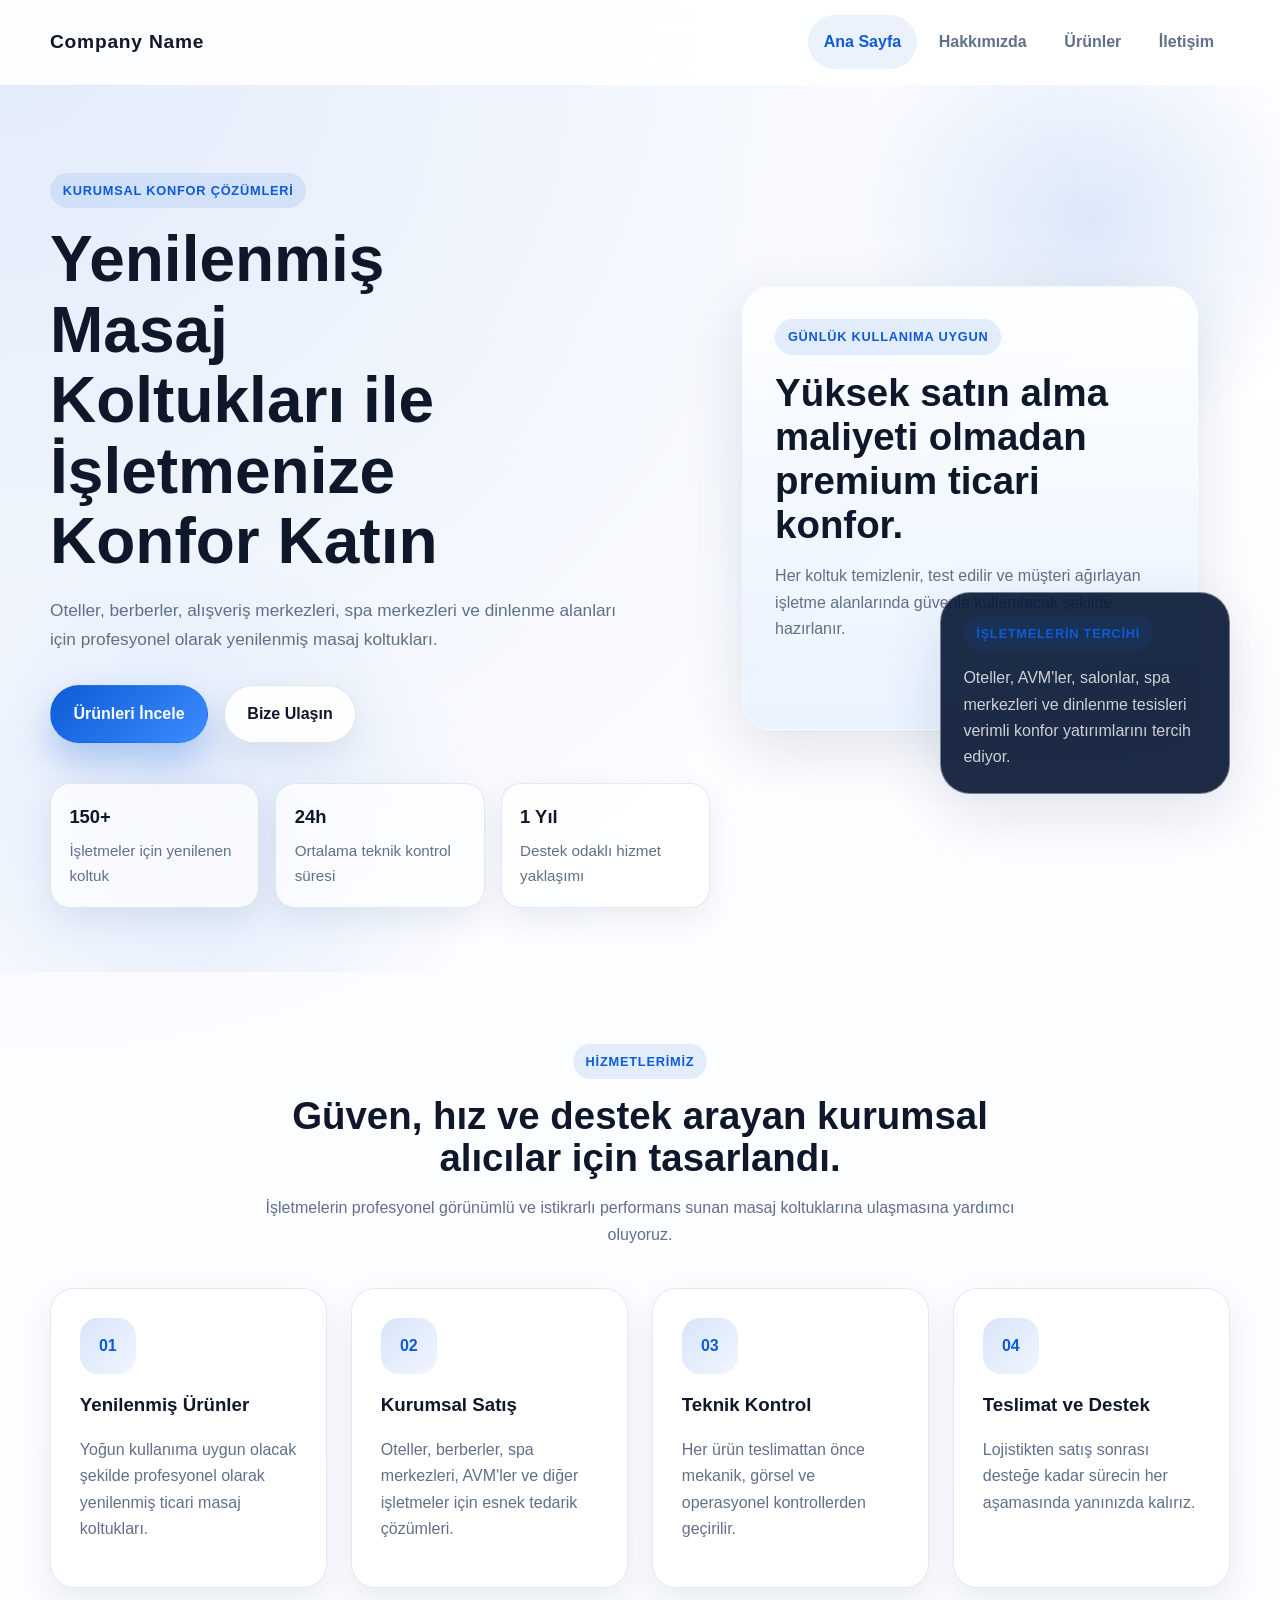
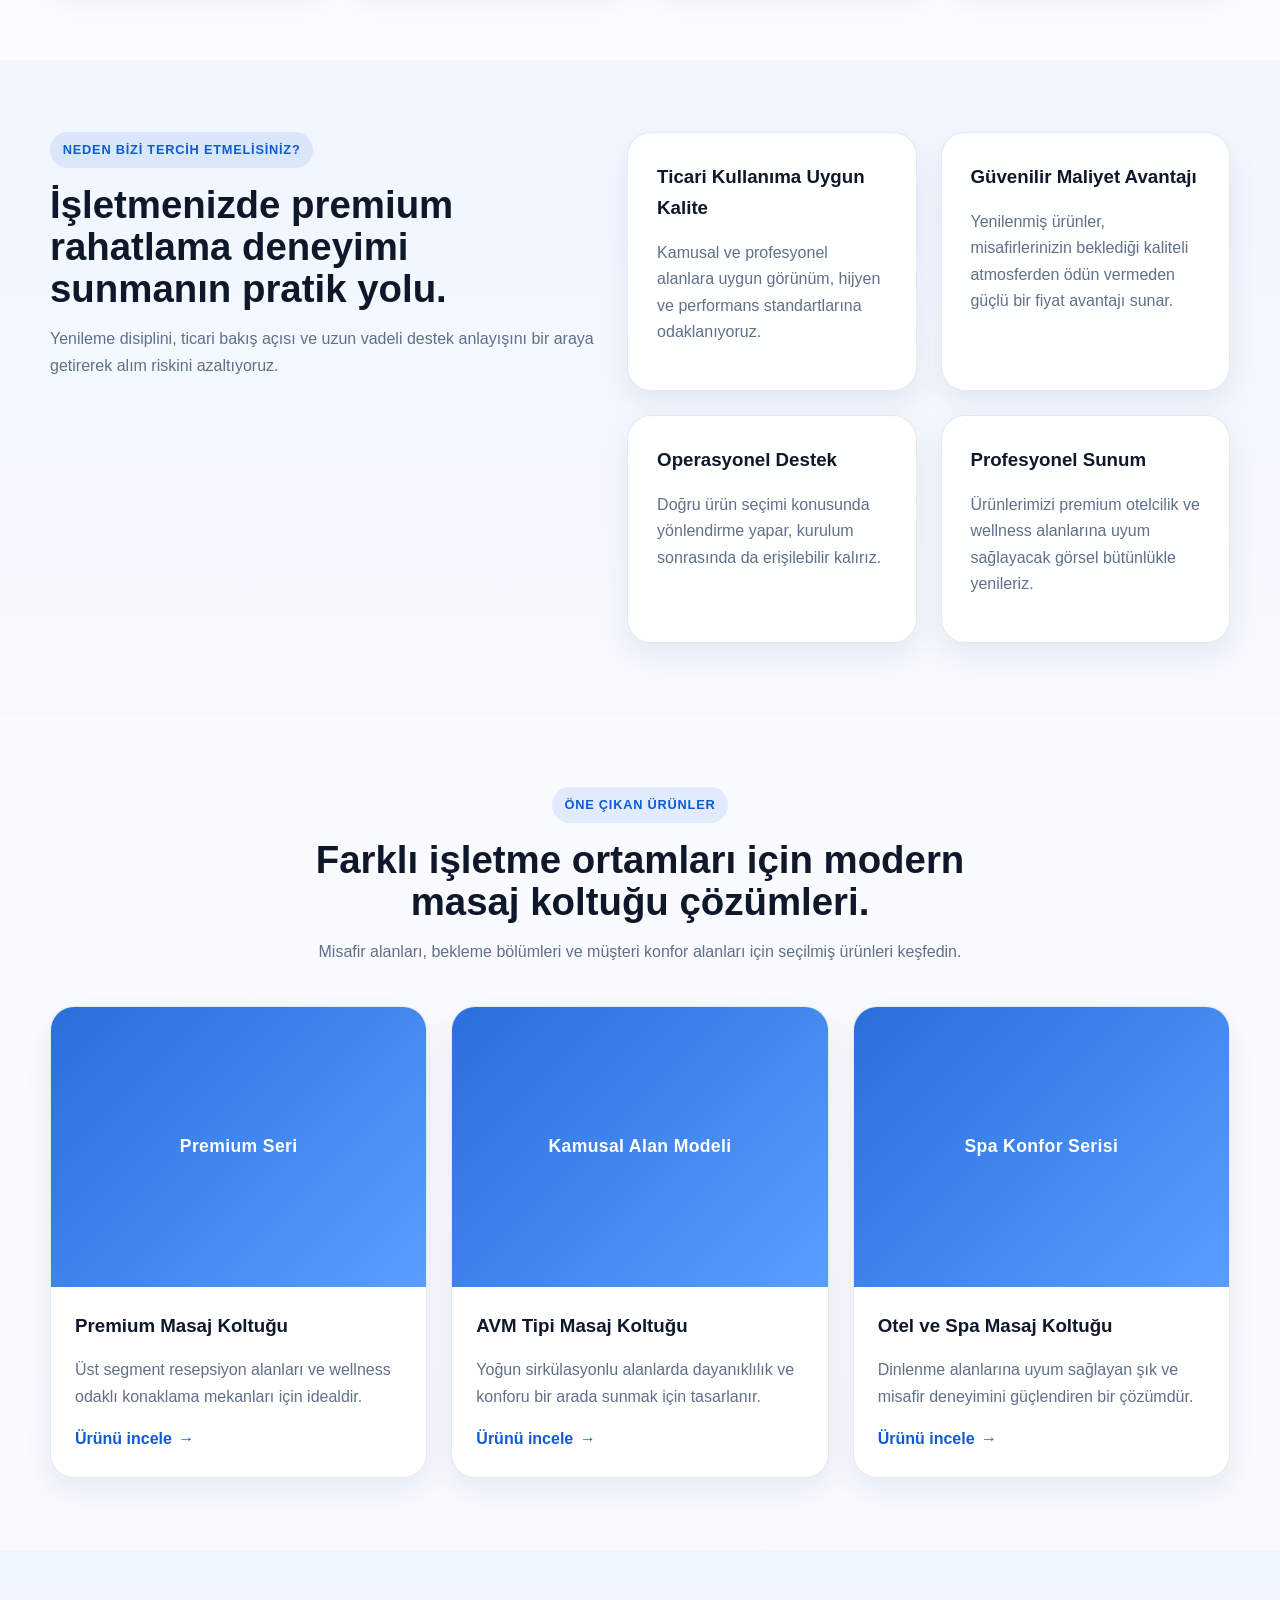
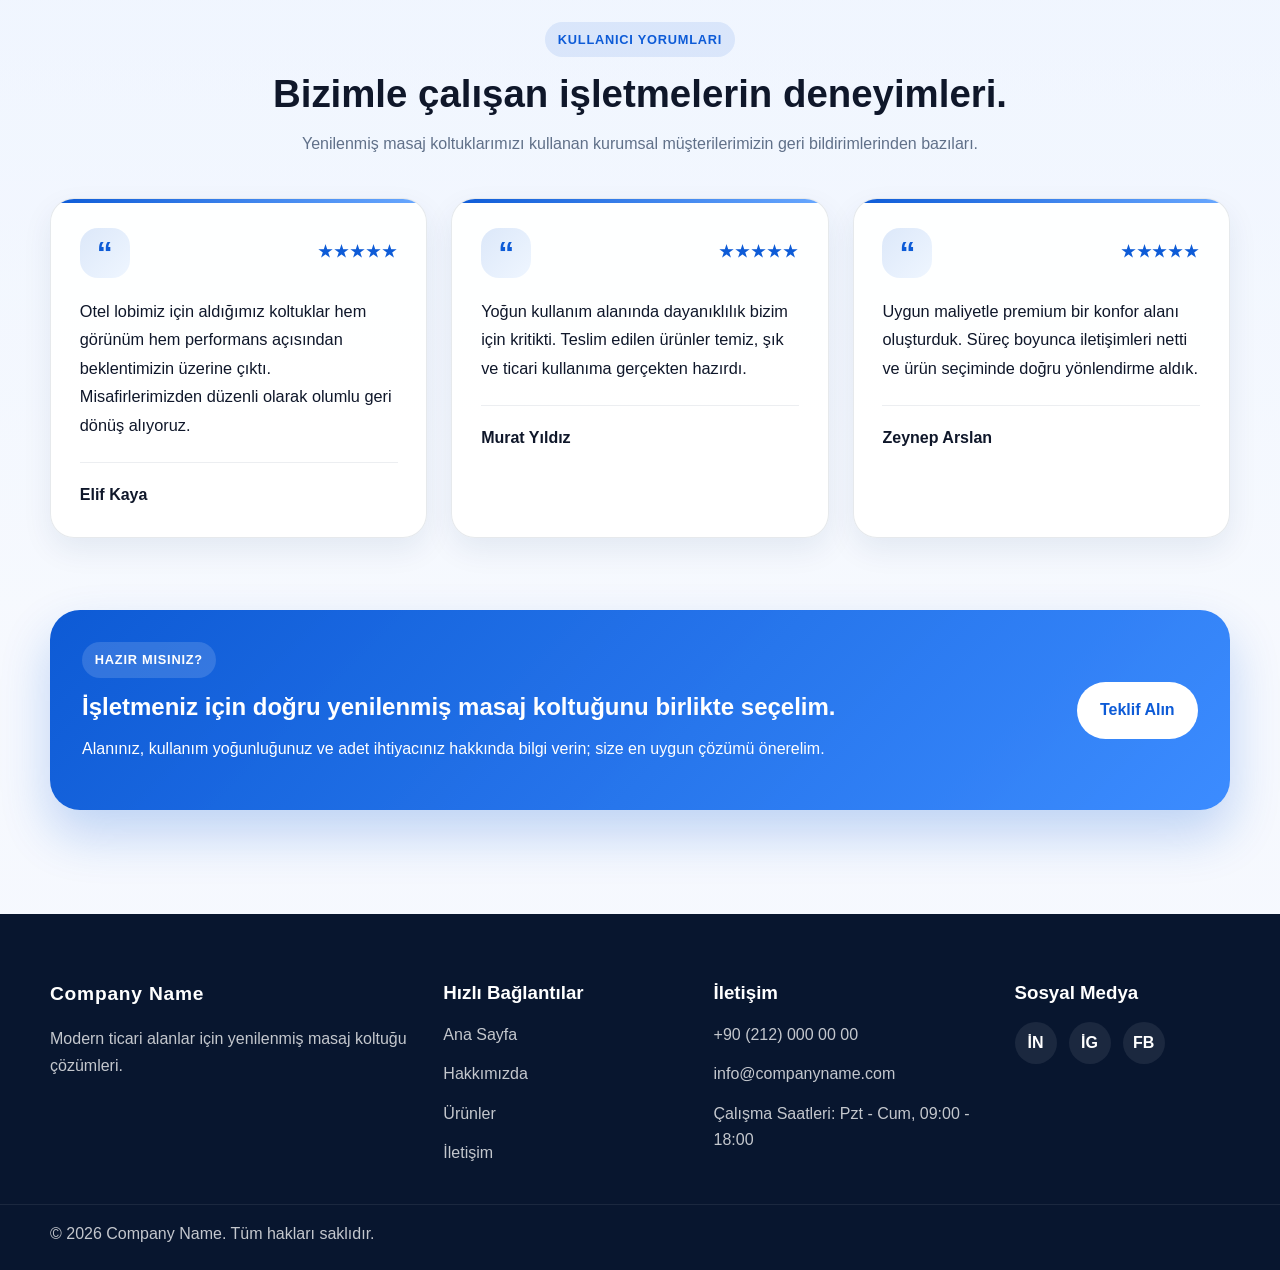
==== index.html @ c7cea479 "Initial corporate website for GitHub Pages" ====
<!DOCTYPE html>
<html lang="tr">
<head>
  <meta charset="UTF-8">
  <meta name="viewport" content="width=device-width, initial-scale=1.0">
  <meta name="description" content="Otel, AVM, spa, kuaför ve ticari dinlenme alanları için yenilenmiş masaj koltukları.">
  <title>Company Name | Yenilenmiş Masaj Koltukları</title>
  <link rel="stylesheet" href="style.css">
</head>
<body>
  <!-- Ortak üst bilgi -->
  <header class="site-header">
    <div class="container nav-shell">
      <a class="logo" href="index.html" aria-label="Company Name ana sayfa">Company Name</a>
      <button class="nav-toggle" type="button" aria-expanded="false" aria-controls="site-nav" aria-label="Gezinme menüsünü aç">
        <span></span>
        <span></span>
        <span></span>
      </button>
      <nav class="site-nav" id="site-nav" aria-label="Ana gezinme">
        <a href="index.html">Ana Sayfa</a>
        <a href="about.html">Hakkımızda</a>
        <a href="products.html">Ürünler</a>
        <a href="contact.html">İletişim</a>
      </nav>
    </div>
  </header>

  <main>
    <!-- Ana sayfa kahraman alanı -->
    <section class="hero-section">
      <div class="container hero-grid">
        <div class="hero-copy reveal">
          <span class="eyebrow">Kurumsal Konfor Çözümleri</span>
          <h1>Yenilenmiş Masaj Koltukları ile İşletmenize Konfor Katın</h1>
          <p>
            Oteller, berberler, alışveriş merkezleri, spa merkezleri ve dinlenme alanları için
            profesyonel olarak yenilenmiş masaj koltukları.
          </p>
          <div class="hero-actions">
            <a class="button button-primary" href="products.html">Ürünleri İncele</a>
            <a class="button button-secondary" href="contact.html">Bize Ulaşın</a>
          </div>
          <div class="hero-metrics">
            <div>
              <strong>150+</strong>
              <span>İşletmeler için yenilenen koltuk</span>
            </div>
            <div>
              <strong>24h</strong>
              <span>Ortalama teknik kontrol süresi</span>
            </div>
            <div>
              <strong>1 Yıl</strong>
              <span>Destek odaklı hizmet yaklaşımı</span>
            </div>
          </div>
        </div>

        <div class="hero-visual reveal">
          <div class="hero-card hero-card-primary">
            <span class="hero-card-label">Günlük Kullanıma Uygun</span>
            <h2>Yüksek satın alma maliyeti olmadan premium ticari konfor.</h2>
            <p>Her koltuk temizlenir, test edilir ve müşteri ağırlayan işletme alanlarında güvenle kullanılacak şekilde hazırlanır.</p>
          </div>
          <div class="hero-card hero-card-floating">
            <span class="mini-tag">İşletmelerin tercihi</span>
            <p>Oteller, AVM'ler, salonlar, spa merkezleri ve dinlenme tesisleri verimli konfor yatırımlarını tercih ediyor.</p>
          </div>
        </div>
      </div>
    </section>

    <!-- Hizmetler -->
    <section class="section">
      <div class="container">
        <div class="section-heading reveal">
          <span class="section-tag">Hizmetlerimiz</span>
          <h2>Güven, hız ve destek arayan kurumsal alıcılar için tasarlandı.</h2>
          <p>İşletmelerin profesyonel görünümlü ve istikrarlı performans sunan masaj koltuklarına ulaşmasına yardımcı oluyoruz.</p>
        </div>
        <div class="card-grid service-grid">
          <article class="info-card reveal">
            <div class="card-icon">01</div>
            <h3>Yenilenmiş Ürünler</h3>
            <p>Yoğun kullanıma uygun olacak şekilde profesyonel olarak yenilenmiş ticari masaj koltukları.</p>
          </article>
          <article class="info-card reveal">
            <div class="card-icon">02</div>
            <h3>Kurumsal Satış</h3>
            <p>Oteller, berberler, spa merkezleri, AVM'ler ve diğer işletmeler için esnek tedarik çözümleri.</p>
          </article>
          <article class="info-card reveal">
            <div class="card-icon">03</div>
            <h3>Teknik Kontrol</h3>
            <p>Her ürün teslimattan önce mekanik, görsel ve operasyonel kontrollerden geçirilir.</p>
          </article>
          <article class="info-card reveal">
            <div class="card-icon">04</div>
            <h3>Teslimat ve Destek</h3>
            <p>Lojistikten satış sonrası desteğe kadar sürecin her aşamasında yanınızda kalırız.</p>
          </article>
        </div>
      </div>
    </section>

    <!-- Neden biz -->
    <section class="section section-alt">
      <div class="container trust-layout">
        <div class="section-heading left reveal">
          <span class="section-tag">Neden Bizi Tercih Etmelisiniz?</span>
          <h2>İşletmenizde premium rahatlama deneyimi sunmanın pratik yolu.</h2>
          <p>Yenileme disiplini, ticari bakış açısı ve uzun vadeli destek anlayışını bir araya getirerek alım riskini azaltıyoruz.</p>
        </div>
        <div class="trust-grid">
          <article class="trust-card reveal">
            <h3>Ticari Kullanıma Uygun Kalite</h3>
            <p>Kamusal ve profesyonel alanlara uygun görünüm, hijyen ve performans standartlarına odaklanıyoruz.</p>
          </article>
          <article class="trust-card reveal">
            <h3>Güvenilir Maliyet Avantajı</h3>
            <p>Yenilenmiş ürünler, misafirlerinizin beklediği kaliteli atmosferden ödün vermeden güçlü bir fiyat avantajı sunar.</p>
          </article>
          <article class="trust-card reveal">
            <h3>Operasyonel Destek</h3>
            <p>Doğru ürün seçimi konusunda yönlendirme yapar, kurulum sonrasında da erişilebilir kalırız.</p>
          </article>
          <article class="trust-card reveal">
            <h3>Profesyonel Sunum</h3>
            <p>Ürünlerimizi premium otelcilik ve wellness alanlarına uyum sağlayacak görsel bütünlükle yenileriz.</p>
          </article>
        </div>
      </div>
    </section>

    <!-- Öne çıkan ürünler -->
    <section class="section">
      <div class="container">
        <div class="section-heading reveal">
          <span class="section-tag">Öne Çıkan Ürünler</span>
          <h2>Farklı işletme ortamları için modern masaj koltuğu çözümleri.</h2>
          <p>Misafir alanları, bekleme bölümleri ve müşteri konfor alanları için seçilmiş ürünleri keşfedin.</p>
        </div>
        <div class="product-showcase-grid">
          <article class="product-showcase-card reveal">
            <div class="product-placeholder product-placeholder-large" role="img" aria-label="Premium Masaj Koltuğu görsel alanı">
              Premium Seri
            </div>
            <div class="product-content">
              <h3>Premium Masaj Koltuğu</h3>
              <p>Üst segment resepsiyon alanları ve wellness odaklı konaklama mekanları için idealdir.</p>
              <a class="text-link" href="products.html">Ürünü incele</a>
            </div>
          </article>
          <article class="product-showcase-card reveal">
            <div class="product-placeholder product-placeholder-large" role="img" aria-label="AVM tipi masaj koltuğu görsel alanı">
              Kamusal Alan Modeli
            </div>
            <div class="product-content">
              <h3>AVM Tipi Masaj Koltuğu</h3>
              <p>Yoğun sirkülasyonlu alanlarda dayanıklılık ve konforu bir arada sunmak için tasarlanır.</p>
              <a class="text-link" href="products.html">Ürünü incele</a>
            </div>
          </article>
          <article class="product-showcase-card reveal">
            <div class="product-placeholder product-placeholder-large" role="img" aria-label="Otel ve spa masaj koltuğu görsel alanı">
              Spa Konfor Serisi
            </div>
            <div class="product-content">
              <h3>Otel ve Spa Masaj Koltuğu</h3>
              <p>Dinlenme alanlarına uyum sağlayan şık ve misafir deneyimini güçlendiren bir çözümdür.</p>
              <a class="text-link" href="products.html">Ürünü incele</a>
            </div>
          </article>
        </div>
      </div>
    </section>

    <!-- Kullanici yorumlari -->
    <section class="section section-alt">
      <div class="container">
        <div class="section-heading reveal">
          <span class="section-tag">Kullanıcı Yorumları</span>
          <h2>Bizimle çalışan işletmelerin deneyimleri.</h2>
          <p>Yenilenmiş masaj koltuklarımızı kullanan kurumsal müşterilerimizin geri bildirimlerinden bazıları.</p>
        </div>
        <div class="testimonial-grid">
          <article class="testimonial-card reveal">
            <div class="testimonial-top">
              <span class="testimonial-mark">“</span>
              <span class="testimonial-stars">★★★★★</span>
            </div>
            <p class="testimonial-quote">
              Otel lobimiz için aldığımız koltuklar hem görünüm hem performans açısından beklentimizin üzerine çıktı.
              Misafirlerimizden düzenli olarak olumlu geri dönüş alıyoruz.
            </p>
            <div class="testimonial-meta">
              <strong>Elif Kaya</strong>
            </div>
          </article>

          <article class="testimonial-card reveal">
            <div class="testimonial-top">
              <span class="testimonial-mark">“</span>
              <span class="testimonial-stars">★★★★★</span>
            </div>
            <p class="testimonial-quote">
              Yoğun kullanım alanında dayanıklılık bizim için kritikti. Teslim edilen ürünler temiz, şık ve ticari kullanıma gerçekten hazırdı.
            </p>
            <div class="testimonial-meta">
              <strong>Murat Yıldız</strong>
            </div>
          </article>

          <article class="testimonial-card reveal">
            <div class="testimonial-top">
              <span class="testimonial-mark">“</span>
              <span class="testimonial-stars">★★★★★</span>
            </div>
            <p class="testimonial-quote">
              Uygun maliyetle premium bir konfor alanı oluşturduk. Süreç boyunca iletişimleri netti ve ürün seçiminde doğru yönlendirme aldık.
            </p>
            <div class="testimonial-meta">
              <strong>Zeynep Arslan</strong>
            </div>
          </article>
        </div>
      </div>
    </section>

    <!-- Son çağrı alanı -->
    <section class="section cta-section">
      <div class="container cta-panel reveal">
        <div>
          <span class="section-tag">Hazır mısınız?</span>
          <h2>İşletmeniz için doğru yenilenmiş masaj koltuğunu birlikte seçelim.</h2>
          <p>Alanınız, kullanım yoğunluğunuz ve adet ihtiyacınız hakkında bilgi verin; size en uygun çözümü önerelim.</p>
        </div>
        <a class="button button-primary" href="contact.html">Teklif Alın</a>
      </div>
    </section>
  </main>

  <!-- Ortak alt bilgi -->
  <footer class="site-footer">
    <div class="container footer-grid">
      <div>
        <a class="logo footer-logo" href="index.html">Company Name</a>
        <p>Modern ticari alanlar için yenilenmiş masaj koltuğu çözümleri.</p>
      </div>
      <div>
        <h3>Hızlı Bağlantılar</h3>
        <ul class="footer-links">
          <li><a href="index.html">Ana Sayfa</a></li>
          <li><a href="about.html">Hakkımızda</a></li>
          <li><a href="products.html">Ürünler</a></li>
          <li><a href="contact.html">İletişim</a></li>
        </ul>
      </div>
      <div>
        <h3>İletişim</h3>
        <ul class="footer-links">
          <li><a href="tel:+902120000000">+90 (212) 000 00 00</a></li>
          <li><a href="mailto:info@companyname.com">info@companyname.com</a></li>
          <li>Çalışma Saatleri: Pzt - Cum, 09:00 - 18:00</li>
        </ul>
      </div>
      <div>
        <h3>Sosyal Medya</h3>
        <div class="social-links" aria-label="Sosyal medya alanları">
          <a href="#" aria-label="LinkedIn alanı">in</a>
          <a href="#" aria-label="Instagram alanı">ig</a>
          <a href="#" aria-label="Facebook alanı">fb</a>
        </div>
      </div>
    </div>
    <div class="footer-bottom">
      <div class="container">
        <p>&copy; 2026 Company Name. Tüm hakları saklıdır.</p>
      </div>
    </div>
  </footer>

  <script src="script.js"></script>
</body>
</html>
---- style.css ----
/* Design tokens */
:root {
  --primary: #0d5bd7;
  --primary-dark: #0a47a9;
  --primary-soft: #e9f2ff;
  --secondary: #0f172a;
  --text: #20304a;
  --text-muted: #607089;
  --border: rgba(18, 40, 74, 0.1);
  --surface: #ffffff;
  --surface-alt: #f6f9fe;
  --shadow: 0 20px 60px rgba(15, 48, 102, 0.12);
  --shadow-soft: 0 12px 30px rgba(15, 48, 102, 0.08);
  --radius: 24px;
  --radius-sm: 18px;
  --container: 1180px;
  --nav-height: 84px;
}

*,
*::before,
*::after {
  box-sizing: border-box;
}

html {
  scroll-behavior: smooth;
}

body {
  margin: 0;
  font-family: "Segoe UI", "Helvetica Neue", Arial, sans-serif;
  color: var(--text);
  background:
    radial-gradient(circle at top left, rgba(13, 91, 215, 0.12), transparent 24%),
    linear-gradient(180deg, #ffffff 0%, #f9fbff 52%, #f5f8fe 100%);
  line-height: 1.65;
}

body.menu-open {
  overflow: hidden;
}

img {
  max-width: 100%;
  display: block;
}

a {
  color: inherit;
  text-decoration: none;
}

button,
input,
textarea {
  font: inherit;
}

.container {
  width: min(calc(100% - 2rem), var(--container));
  margin: 0 auto;
}

.narrow {
  max-width: 860px;
}

/* Shared header */
.site-header {
  position: sticky;
  top: 0;
  z-index: 1000;
  backdrop-filter: blur(18px);
  background: rgba(255, 255, 255, 0.88);
  border-bottom: 1px solid transparent;
  transition: box-shadow 0.3s ease, border-color 0.3s ease, background 0.3s ease;
}

.site-header.is-scrolled {
  box-shadow: 0 10px 30px rgba(11, 45, 103, 0.08);
  border-color: rgba(19, 56, 114, 0.08);
  background: rgba(255, 255, 255, 0.94);
}

.nav-shell {
  min-height: var(--nav-height);
  display: flex;
  align-items: center;
  justify-content: space-between;
  gap: 2rem;
}

.logo {
  font-size: 1.2rem;
  font-weight: 700;
  letter-spacing: 0.04em;
  color: var(--secondary);
  white-space: nowrap;
}

.site-nav {
  display: flex;
  align-items: center;
  gap: 0.35rem;
}

.site-nav a {
  padding: 0.85rem 1rem;
  color: var(--text-muted);
  font-weight: 600;
  border-radius: 999px;
  transition: color 0.25s ease, background-color 0.25s ease, transform 0.25s ease;
}

.site-nav a:hover,
.site-nav a:focus-visible,
.site-nav a.active {
  color: var(--primary);
  background: rgba(13, 91, 215, 0.08);
}

.nav-toggle {
  display: none;
  width: 50px;
  height: 50px;
  border: 1px solid rgba(13, 91, 215, 0.12);
  border-radius: 16px;
  background: var(--surface);
  align-items: center;
  justify-content: center;
  flex-direction: column;
  gap: 0.3rem;
  cursor: pointer;
  box-shadow: var(--shadow-soft);
}

.nav-toggle span {
  width: 20px;
  height: 2px;
  border-radius: 999px;
  background: var(--secondary);
  transition: transform 0.25s ease, opacity 0.25s ease;
}

.nav-toggle[aria-expanded="true"] span:nth-child(1) {
  transform: translateY(6px) rotate(45deg);
}

.nav-toggle[aria-expanded="true"] span:nth-child(2) {
  opacity: 0;
}

.nav-toggle[aria-expanded="true"] span:nth-child(3) {
  transform: translateY(-6px) rotate(-45deg);
}

/* Hero and page intros */
.hero-section,
.page-hero {
  position: relative;
  overflow: hidden;
}

.hero-section {
  padding: 5.5rem 0 4rem;
}

.page-hero {
  padding: 5rem 0 2.5rem;
}

.page-hero::before,
.hero-section::before {
  content: "";
  position: absolute;
  inset: 0;
  background:
    radial-gradient(circle at 85% 15%, rgba(13, 91, 215, 0.14), transparent 18%),
    radial-gradient(circle at 15% 85%, rgba(13, 91, 215, 0.1), transparent 22%);
  pointer-events: none;
}

.hero-grid {
  position: relative;
  display: grid;
  grid-template-columns: minmax(0, 1.15fr) minmax(320px, 0.85fr);
  gap: 2rem;
  align-items: center;
}

.eyebrow,
.section-tag,
.hero-card-label,
.mini-tag {
  display: inline-flex;
  align-items: center;
  gap: 0.5rem;
  width: fit-content;
  padding: 0.45rem 0.8rem;
  border-radius: 999px;
  background: rgba(13, 91, 215, 0.1);
  color: var(--primary);
  font-size: 0.8rem;
  font-weight: 700;
  letter-spacing: 0.06em;
  text-transform: uppercase;
}

.hero-copy h1,
.page-hero h1,
.section-heading h2,
.content-block h2,
.feature-panel h2,
.cta-panel h2,
.contact-card h2,
.contact-info-card h2 {
  margin: 1rem 0 0;
  color: var(--secondary);
  line-height: 1.1;
}

.hero-copy h1 {
  font-size: clamp(2.6rem, 5vw, 4.6rem);
  max-width: 12ch;
}

.page-hero h1 {
  font-size: clamp(2.2rem, 4vw, 3.8rem);
}

.hero-copy p,
.page-hero p,
.section-heading p,
.content-block p,
.feature-panel p,
.cta-panel p,
.contact-card p,
.contact-info-card p,
.info-card p,
.trust-card p,
.product-card-body p,
.product-content p,
.stats-panel-card p {
  color: var(--text-muted);
}

.hero-copy p {
  max-width: 60ch;
  font-size: 1.08rem;
  margin: 1.25rem 0 0;
}

.hero-actions {
  display: flex;
  flex-wrap: wrap;
  gap: 1rem;
  margin: 2rem 0 2.5rem;
}

.button {
  display: inline-flex;
  align-items: center;
  justify-content: center;
  min-height: 52px;
  padding: 0.9rem 1.4rem;
  border-radius: 999px;
  border: 1px solid transparent;
  font-weight: 700;
  transition: transform 0.25s ease, box-shadow 0.25s ease, background-color 0.25s ease, color 0.25s ease, border-color 0.25s ease;
}

.button:hover,
.button:focus-visible {
  transform: translateY(-2px);
}

.button-primary {
  background: linear-gradient(135deg, var(--primary) 0%, #3c8cff 100%);
  color: #ffffff;
  box-shadow: 0 18px 35px rgba(13, 91, 215, 0.28);
}

.button-primary:hover,
.button-primary:focus-visible {
  box-shadow: 0 24px 40px rgba(13, 91, 215, 0.32);
}

.button-secondary {
  background: rgba(255, 255, 255, 0.92);
  color: var(--secondary);
  border-color: rgba(18, 40, 74, 0.12);
  box-shadow: var(--shadow-soft);
}

.button-secondary:hover,
.button-secondary:focus-visible {
  border-color: rgba(13, 91, 215, 0.2);
  color: var(--primary);
}

.text-link {
  display: inline-flex;
  align-items: center;
  gap: 0.4rem;
  color: var(--primary);
  font-weight: 700;
}

.text-link::after {
  content: "\2192";
  transition: transform 0.25s ease;
}

.text-link:hover::after,
.text-link:focus-visible::after {
  transform: translateX(4px);
}

.hero-metrics {
  display: grid;
  grid-template-columns: repeat(3, minmax(0, 1fr));
  gap: 1rem;
}

.hero-metrics div,
.stats-panel-card {
  padding: 1.15rem;
  border: 1px solid var(--border);
  border-radius: 20px;
  background: rgba(255, 255, 255, 0.72);
  box-shadow: var(--shadow-soft);
}

.hero-metrics strong,
.stats-panel-card strong {
  display: block;
  font-size: 1.15rem;
  color: var(--secondary);
}

.hero-metrics span {
  display: block;
  margin-top: 0.35rem;
  color: var(--text-muted);
  font-size: 0.95rem;
}

.hero-visual {
  position: relative;
  min-height: 540px;
}

.hero-card {
  position: absolute;
  border-radius: 30px;
  border: 1px solid rgba(255, 255, 255, 0.4);
  box-shadow: var(--shadow);
}

.hero-card-primary {
  inset: 1rem 2rem 5rem 0;
  padding: 2rem;
  background:
    linear-gradient(180deg, rgba(255, 255, 255, 0.95) 0%, rgba(233, 242, 255, 0.95) 100%),
    linear-gradient(135deg, rgba(13, 91, 215, 0.16), rgba(60, 140, 255, 0.06));
}

.hero-card-primary h2 {
  margin: 1rem 0;
  font-size: clamp(1.7rem, 3vw, 2.45rem);
  line-height: 1.15;
  color: var(--secondary);
}

.hero-card-primary p,
.hero-card-floating p {
  margin: 0;
  color: var(--text-muted);
}

.hero-card-floating {
  right: 0;
  bottom: 1rem;
  width: min(290px, 100%);
  padding: 1.4rem;
  background: rgba(10, 25, 55, 0.92);
  color: #ffffff;
}

.hero-card-floating p {
  color: rgba(255, 255, 255, 0.78);
  margin-top: 0.9rem;
}

/* Shared layout sections */
.section {
  padding: 4.5rem 0;
}

.section-alt {
  background: linear-gradient(180deg, rgba(232, 241, 255, 0.5) 0%, rgba(246, 249, 254, 0.9) 100%);
}

.section-heading {
  max-width: 760px;
  margin: 0 auto 2.5rem;
  text-align: center;
}

.section-heading.left {
  margin: 0;
  text-align: left;
}

.section-heading h2 {
  font-size: clamp(2rem, 3vw, 3rem);
}

.card-grid,
.product-showcase-grid,
.products-grid,
.testimonial-grid,
.trust-grid,
.footer-grid,
.value-grid,
.two-column-grid,
.faq-shell,
.contact-layout {
  display: grid;
  gap: 1.5rem;
}

.service-grid {
  grid-template-columns: repeat(4, minmax(0, 1fr));
}

/* Card components */
.info-card,
.trust-card,
.product-showcase-card,
.feature-panel,
.contact-card,
.contact-info-card,
.product-card {
  background: rgba(255, 255, 255, 0.9);
  border: 1px solid var(--border);
  border-radius: var(--radius);
  box-shadow: var(--shadow-soft);
}

.info-card,
.trust-card,
.feature-panel,
.contact-card,
.contact-info-card {
  padding: 1.8rem;
}

.card-icon {
  display: inline-flex;
  align-items: center;
  justify-content: center;
  width: 56px;
  height: 56px;
  margin-bottom: 1rem;
  border-radius: 18px;
  background: linear-gradient(135deg, rgba(13, 91, 215, 0.16), rgba(60, 140, 255, 0.08));
  color: var(--primary);
  font-weight: 800;
}

.info-card h3,
.trust-card h3,
.product-content h3,
.product-card-body h2,
.contact-info-list h3,
.site-footer h3 {
  margin: 0 0 0.8rem;
  color: var(--secondary);
}

.trust-layout {
  display: grid;
  grid-template-columns: minmax(0, 0.95fr) minmax(0, 1.05fr);
  gap: 2rem;
  align-items: start;
}

.trust-grid {
  grid-template-columns: repeat(2, minmax(0, 1fr));
}

.trust-card {
  min-height: 100%;
}

.product-showcase-grid {
  grid-template-columns: repeat(3, minmax(0, 1fr));
}

.product-showcase-card {
  overflow: hidden;
  transition: transform 0.3s ease, box-shadow 0.3s ease;
}

.product-showcase-card:hover,
.product-showcase-card:focus-within {
  transform: translateY(-6px);
  box-shadow: var(--shadow);
}

.product-content {
  padding: 1.5rem;
}

.product-placeholder {
  min-height: 240px;
  display: grid;
  place-items: center;
  padding: 1.5rem;
  text-align: center;
  color: #ffffff;
  font-weight: 700;
  font-size: 1.1rem;
  letter-spacing: 0.02em;
  background:
    linear-gradient(135deg, rgba(13, 91, 215, 0.88), rgba(65, 144, 255, 0.88)),
    radial-gradient(circle at 20% 20%, rgba(255, 255, 255, 0.26), transparent 20%);
}

.product-placeholder-large {
  min-height: 280px;
}

.cta-section {
  padding-top: 0;
}

.cta-panel {
  display: flex;
  align-items: center;
  justify-content: space-between;
  gap: 2rem;
  padding: 2rem;
  border-radius: 30px;
  background:
    linear-gradient(135deg, rgba(13, 91, 215, 0.95), rgba(60, 140, 255, 0.95)),
    linear-gradient(135deg, #0a47a9, #3c8cff);
  color: #ffffff;
  box-shadow: 0 24px 50px rgba(13, 91, 215, 0.24);
}

.cta-panel h2,
.cta-panel p,
.cta-panel .section-tag {
  color: #ffffff;
}

.cta-panel .section-tag {
  background: rgba(255, 255, 255, 0.14);
}

.cta-panel .button-primary {
  background: #ffffff;
  color: var(--primary);
  box-shadow: none;
}

.two-column-grid {
  grid-template-columns: minmax(0, 1.1fr) minmax(300px, 0.9fr);
  align-items: start;
}

.content-block h2 {
  font-size: clamp(2rem, 3vw, 3rem);
}

.stats-panel {
  display: grid;
  gap: 1rem;
}

.value-grid {
  grid-template-columns: repeat(2, minmax(0, 1fr));
}

.feature-panel {
  min-height: 100%;
}

.value-card-grid {
  grid-template-columns: repeat(4, minmax(0, 1fr));
}

.products-grid {
  grid-template-columns: repeat(2, minmax(0, 1fr));
}

.product-card {
  overflow: hidden;
  transition: transform 0.3s ease, box-shadow 0.3s ease, border-color 0.3s ease;
}

.product-card:hover,
.product-card:focus-within {
  transform: translateY(-8px);
  box-shadow: var(--shadow);
  border-color: rgba(13, 91, 215, 0.18);
}

.product-card-body {
  padding: 1.5rem;
}

.testimonial-grid {
  grid-template-columns: repeat(3, minmax(0, 1fr));
}

.testimonial-card {
  padding: 1.8rem;
  background: rgba(255, 255, 255, 0.92);
  border: 1px solid var(--border);
  border-radius: var(--radius);
  box-shadow: var(--shadow-soft);
  position: relative;
  overflow: hidden;
}

.testimonial-card::before {
  content: "";
  position: absolute;
  inset: 0 0 auto 0;
  height: 4px;
  background: linear-gradient(90deg, var(--primary), #69a8ff);
}

.testimonial-top {
  display: flex;
  align-items: center;
  justify-content: space-between;
  gap: 1rem;
  margin-bottom: 1.2rem;
}

.testimonial-mark {
  display: inline-flex;
  align-items: center;
  justify-content: center;
  width: 50px;
  height: 50px;
  border-radius: 18px;
  background: linear-gradient(135deg, rgba(13, 91, 215, 0.14), rgba(60, 140, 255, 0.08));
  color: var(--primary);
  font-size: 2rem;
  font-weight: 800;
  line-height: 1;
}

.testimonial-stars {
  margin-left: auto;
  color: var(--primary);
  font-weight: 800;
  letter-spacing: 0.12em;
}

.testimonial-quote {
  margin: 0;
  color: var(--secondary);
  font-size: 1.02rem;
  line-height: 1.75;
}

.testimonial-meta {
  margin-top: 1.4rem;
  padding-top: 1.2rem;
  border-top: 1px solid rgba(18, 40, 74, 0.08);
}

.testimonial-meta strong {
  display: block;
  color: var(--secondary);
}

.faq-shell {
  grid-template-columns: minmax(0, 0.85fr) minmax(0, 1.15fr);
  align-items: start;
  gap: 2rem;
}

.faq-list {
  display: grid;
  gap: 1rem;
}

.faq-item {
  background: rgba(255, 255, 255, 0.92);
  border: 1px solid var(--border);
  border-radius: var(--radius-sm);
  box-shadow: var(--shadow-soft);
  overflow: hidden;
}

.faq-item[open] {
  border-color: rgba(13, 91, 215, 0.18);
  box-shadow: var(--shadow);
}

.faq-question {
  list-style: none;
  display: flex;
  align-items: center;
  justify-content: space-between;
  gap: 1rem;
  padding: 1.35rem 1.5rem;
  cursor: pointer;
  color: var(--secondary);
  font-weight: 700;
}

.faq-question::-webkit-details-marker {
  display: none;
}

.faq-question::after {
  content: "+";
  flex-shrink: 0;
  width: 34px;
  height: 34px;
  display: inline-flex;
  align-items: center;
  justify-content: center;
  border-radius: 50%;
  background: rgba(13, 91, 215, 0.08);
  color: var(--primary);
  font-size: 1.2rem;
  line-height: 1;
}

.faq-item[open] .faq-question::after {
  content: "−";
}

.faq-answer {
  padding: 0 1.5rem 1.5rem;
}

.faq-answer p {
  margin: 0;
  color: var(--text-muted);
}

.contact-layout {
  grid-template-columns: minmax(0, 1.15fr) minmax(300px, 0.85fr);
  align-items: start;
}

.contact-form {
  display: grid;
  gap: 0.9rem;
  margin-top: 1.5rem;
}

.contact-form label {
  font-weight: 700;
  color: var(--secondary);
}

.contact-form input,
.contact-form textarea {
  width: 100%;
  padding: 0.95rem 1rem;
  border-radius: 16px;
  border: 1px solid rgba(18, 40, 74, 0.12);
  background: #fbfdff;
  color: var(--text);
  transition: border-color 0.25s ease, box-shadow 0.25s ease, background-color 0.25s ease;
}

.contact-form textarea {
  min-height: 160px;
  resize: vertical;
}

.contact-form input:focus,
.contact-form textarea:focus {
  outline: none;
  border-color: rgba(13, 91, 215, 0.45);
  box-shadow: 0 0 0 4px rgba(13, 91, 215, 0.12);
  background: #ffffff;
}

.form-message {
  min-height: 1.5rem;
  margin: 0.2rem 0 0;
  font-weight: 700;
  color: var(--primary);
}

.contact-info-list {
  display: grid;
  gap: 1.35rem;
  margin-top: 1.5rem;
}

.contact-info-list p {
  margin: 0;
}

/* Shared footer */
.site-footer {
  margin-top: 2rem;
  background: #08162f;
  color: rgba(255, 255, 255, 0.76);
}

.footer-grid {
  grid-template-columns: 1.2fr 0.8fr 0.9fr 0.7fr;
  padding: 4rem 0 2.4rem;
}

.site-footer h3,
.footer-logo {
  color: #ffffff;
}

.footer-links {
  list-style: none;
  padding: 0;
  margin: 0;
  display: grid;
  gap: 0.8rem;
}

.footer-links a {
  color: rgba(255, 255, 255, 0.76);
  transition: color 0.25s ease;
}

.footer-links a:hover,
.footer-links a:focus-visible {
  color: #ffffff;
}

.social-links {
  display: flex;
  flex-wrap: wrap;
  gap: 0.75rem;
}

.social-links a {
  display: inline-flex;
  align-items: center;
  justify-content: center;
  width: 42px;
  height: 42px;
  border-radius: 50%;
  background: rgba(255, 255, 255, 0.08);
  color: #ffffff;
  font-weight: 700;
  text-transform: uppercase;
  transition: transform 0.25s ease, background-color 0.25s ease;
}

.social-links a:hover,
.social-links a:focus-visible {
  transform: translateY(-2px);
  background: rgba(255, 255, 255, 0.18);
}

.footer-bottom {
  border-top: 1px solid rgba(255, 255, 255, 0.08);
  padding: 1rem 0 1.4rem;
}

.footer-bottom p {
  margin: 0;
}

/* Scroll reveal animation */
.reveal {
  opacity: 1;
  transform: none;
}

.js-enabled .reveal {
  opacity: 0;
  transform: translateY(28px);
  transition: opacity 0.75s ease, transform 0.75s ease;
}

.js-enabled .reveal.is-visible {
  opacity: 1;
  transform: translateY(0);
}

@media (max-width: 1080px) {
  .service-grid,
  .value-card-grid {
    grid-template-columns: repeat(2, minmax(0, 1fr));
  }

  .product-showcase-grid,
  .footer-grid {
    grid-template-columns: repeat(2, minmax(0, 1fr));
  }

  .testimonial-grid {
    grid-template-columns: repeat(2, minmax(0, 1fr));
  }

  .trust-layout,
  .hero-grid,
  .two-column-grid,
  .faq-shell,
  .contact-layout {
    grid-template-columns: 1fr;
  }

  .hero-visual {
    min-height: 460px;
  }
}

@media (max-width: 820px) {
  :root {
    --nav-height: 78px;
  }

  .nav-toggle {
    display: inline-flex;
  }

  .js-enabled .site-nav {
    position: absolute;
    top: calc(100% + 0.8rem);
    left: 1rem;
    right: 1rem;
    padding: 1rem;
    border-radius: 24px;
    border: 1px solid rgba(18, 40, 74, 0.08);
    background: rgba(255, 255, 255, 0.98);
    box-shadow: var(--shadow);
    flex-direction: column;
    align-items: stretch;
    gap: 0.2rem;
    opacity: 0;
    visibility: hidden;
    transform: translateY(-10px);
    transition: opacity 0.25s ease, transform 0.25s ease, visibility 0.25s ease;
  }

  .js-enabled .site-nav.is-open {
    opacity: 1;
    visibility: visible;
    transform: translateY(0);
  }

  .site-nav a {
    width: 100%;
  }

  .hero-copy h1 {
    max-width: none;
  }

  .hero-metrics,
  .trust-grid,
  .products-grid,
  .value-grid,
  .testimonial-grid {
    grid-template-columns: 1fr;
  }

  .hero-visual {
    min-height: auto;
    display: grid;
    gap: 1rem;
  }

  .hero-card {
    position: relative;
  }

  .hero-card-primary {
    inset: auto;
  }

  .hero-card-floating {
    left: auto;
    right: auto;
    bottom: auto;
    width: 100%;
  }

  .cta-panel {
    flex-direction: column;
    align-items: flex-start;
  }
}

@media (max-width: 640px) {
  .hero-section {
    padding-top: 4.5rem;
  }

  .section,
  .page-hero {
    padding: 3.8rem 0;
  }

  .service-grid,
  .product-showcase-grid,
  .value-card-grid,
  .footer-grid {
    grid-template-columns: 1fr;
  }

  .hero-actions {
    flex-direction: column;
    align-items: stretch;
  }

  .button {
    width: 100%;
  }

  .hero-visual {
    min-height: auto;
  }

  .hero-card-primary {
    padding: 1.6rem;
  }

  .hero-card-primary h2 {
    font-size: 1.8rem;
  }

  .info-card,
  .trust-card,
  .feature-panel,
  .contact-card,
  .contact-info-card,
  .product-card-body,
  .product-content {
    padding: 1.4rem;
  }
}

@media (prefers-reduced-motion: reduce) {
  html {
    scroll-behavior: auto;
  }

  *,
  *::before,
  *::after {
    animation: none !important;
    transition: none !important;
  }

  .reveal {
    opacity: 1;
    transform: none;
  }
}
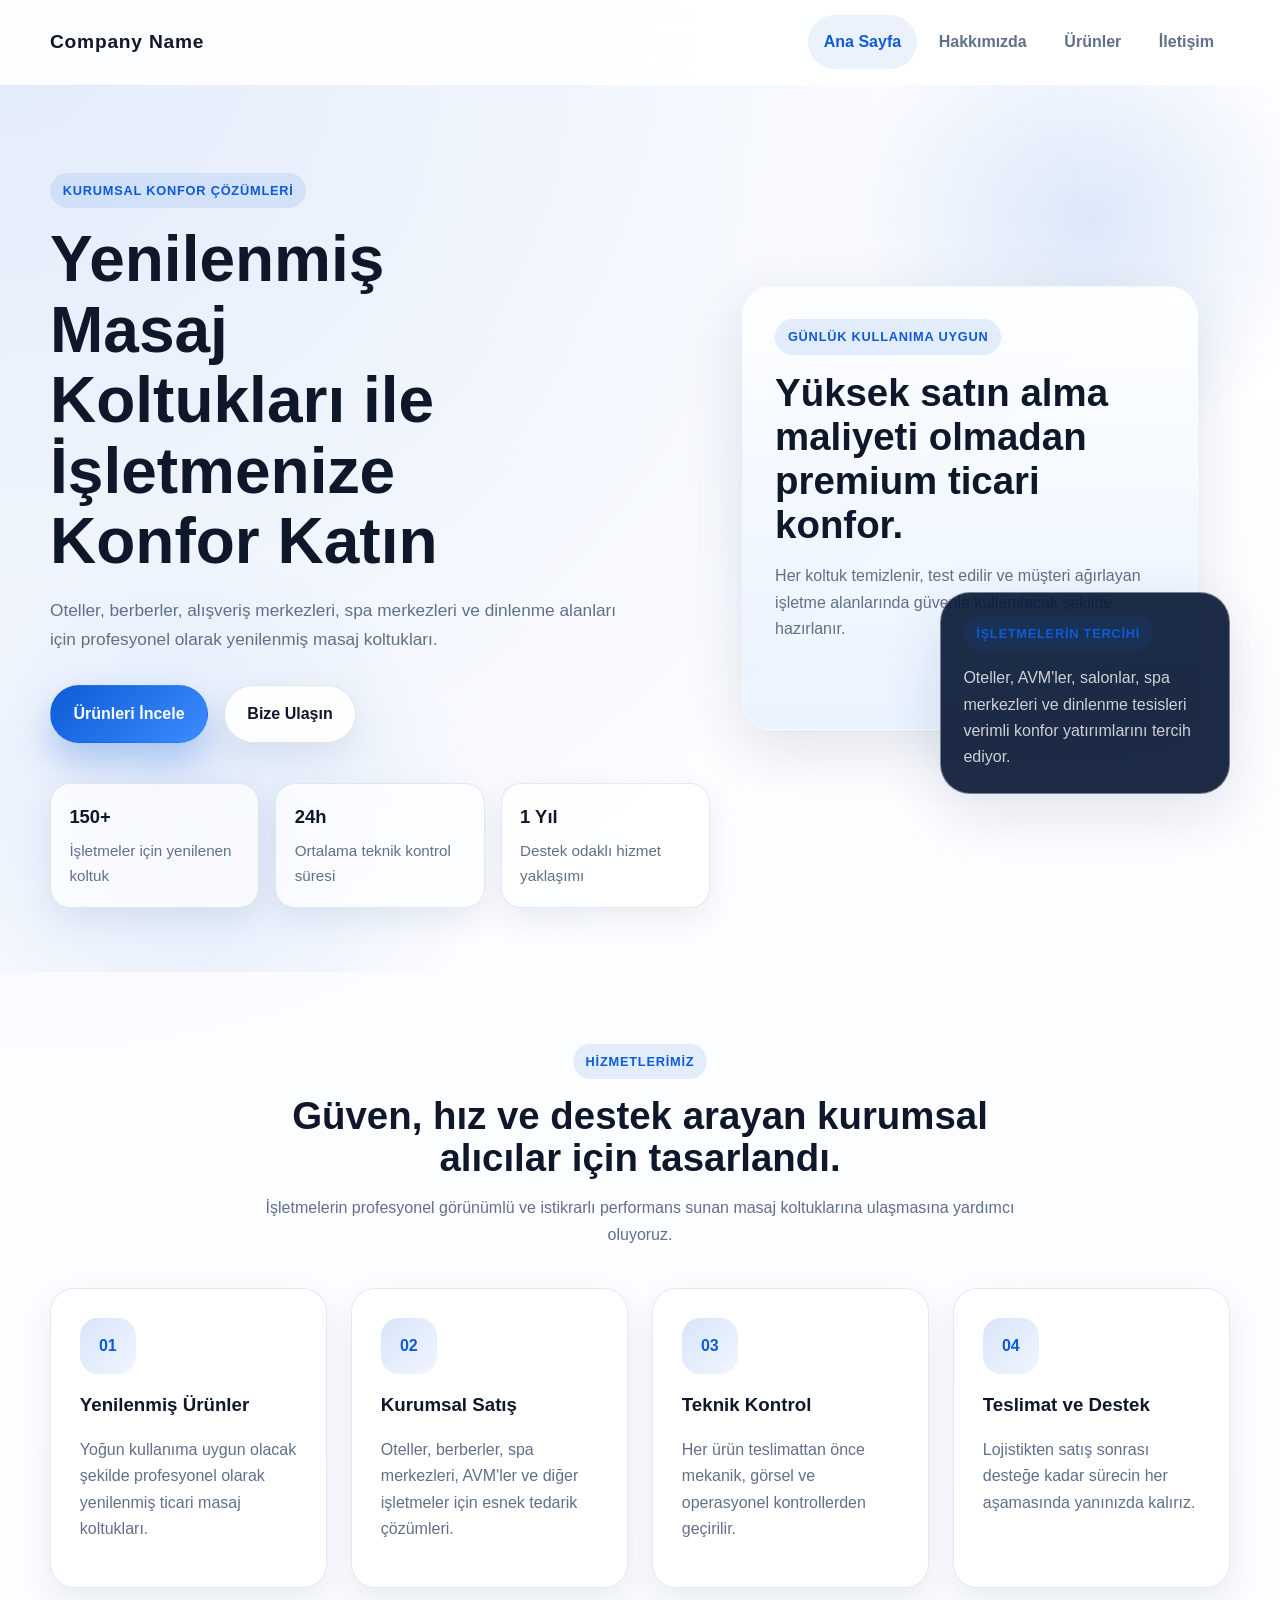
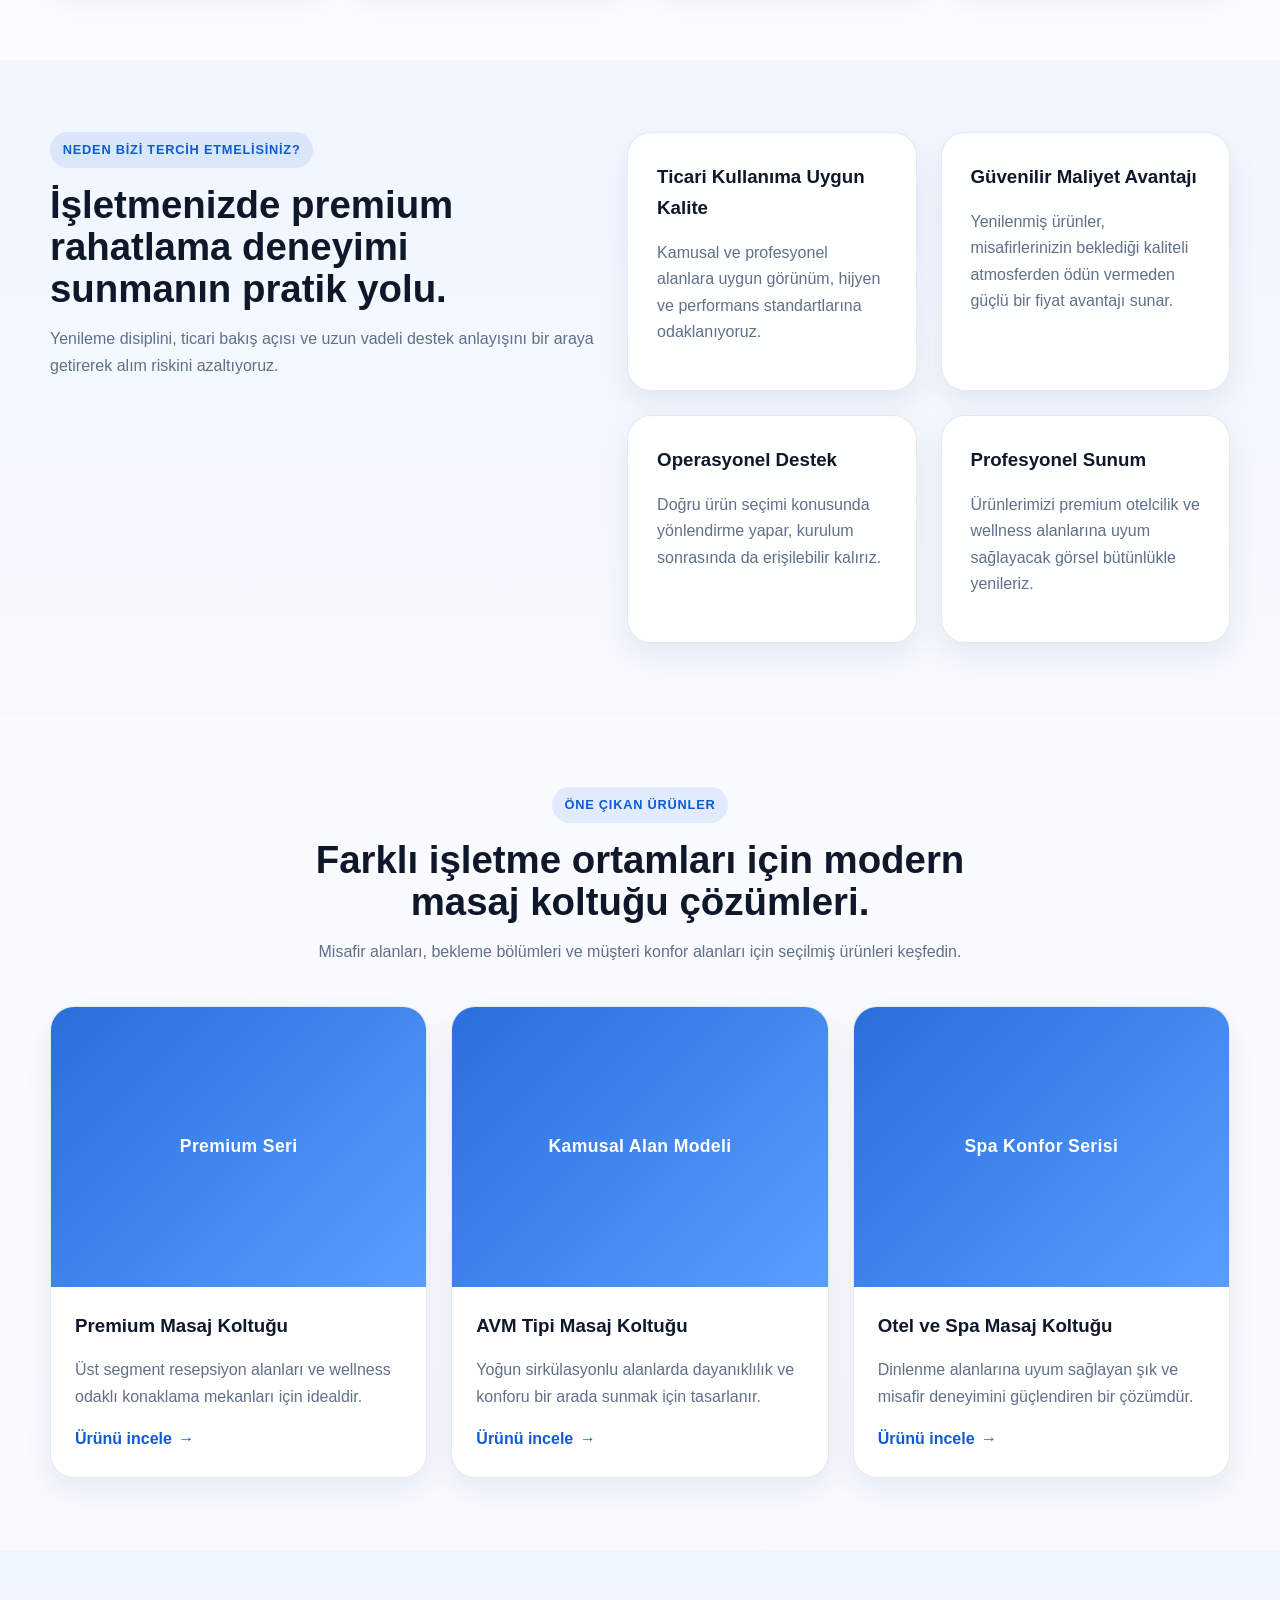
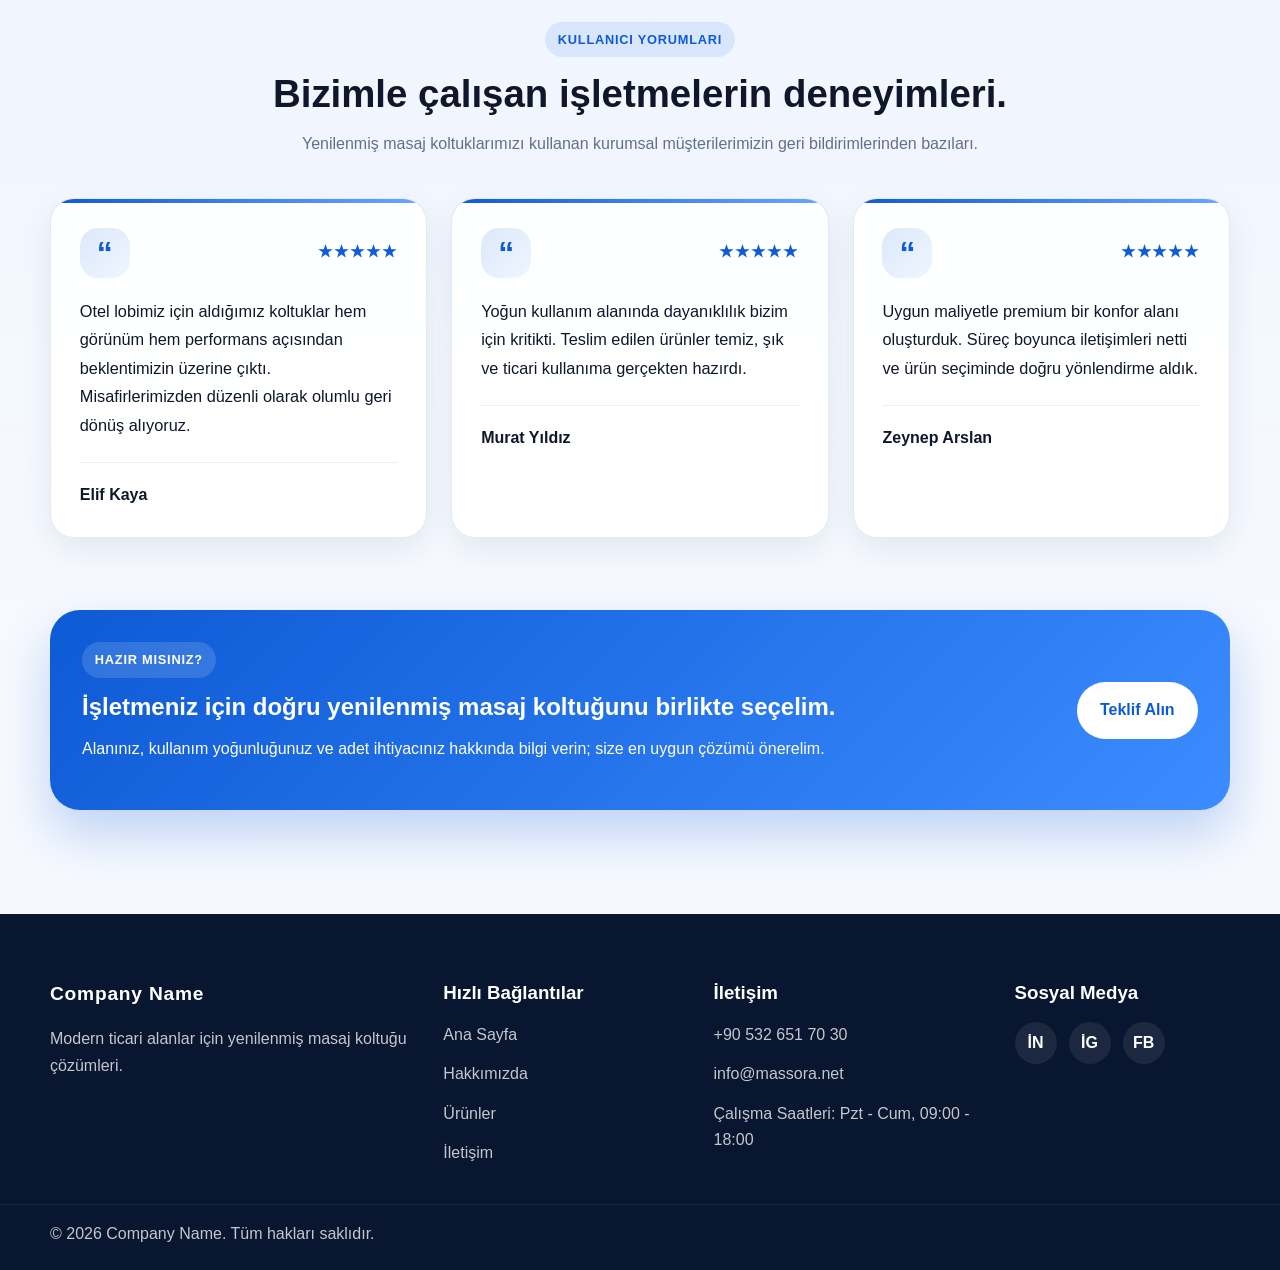
==== commit dc1e4ac1: "Update contact details across site" ====
--- a/index.html
+++ b/index.html
@@ -260,8 +260,8 @@
       <div>
         <h3>İletişim</h3>
         <ul class="footer-links">
-          <li><a href="tel:+902120000000">+90 (212) 000 00 00</a></li>
-          <li><a href="mailto:info@companyname.com">info@companyname.com</a></li>
+          <li><a href="tel:+905326517030">+90 532 651 70 30</a></li>
+          <li><a href="mailto:info@massora.net">info@massora.net</a></li>
           <li>Çalışma Saatleri: Pzt - Cum, 09:00 - 18:00</li>
         </ul>
       </div>
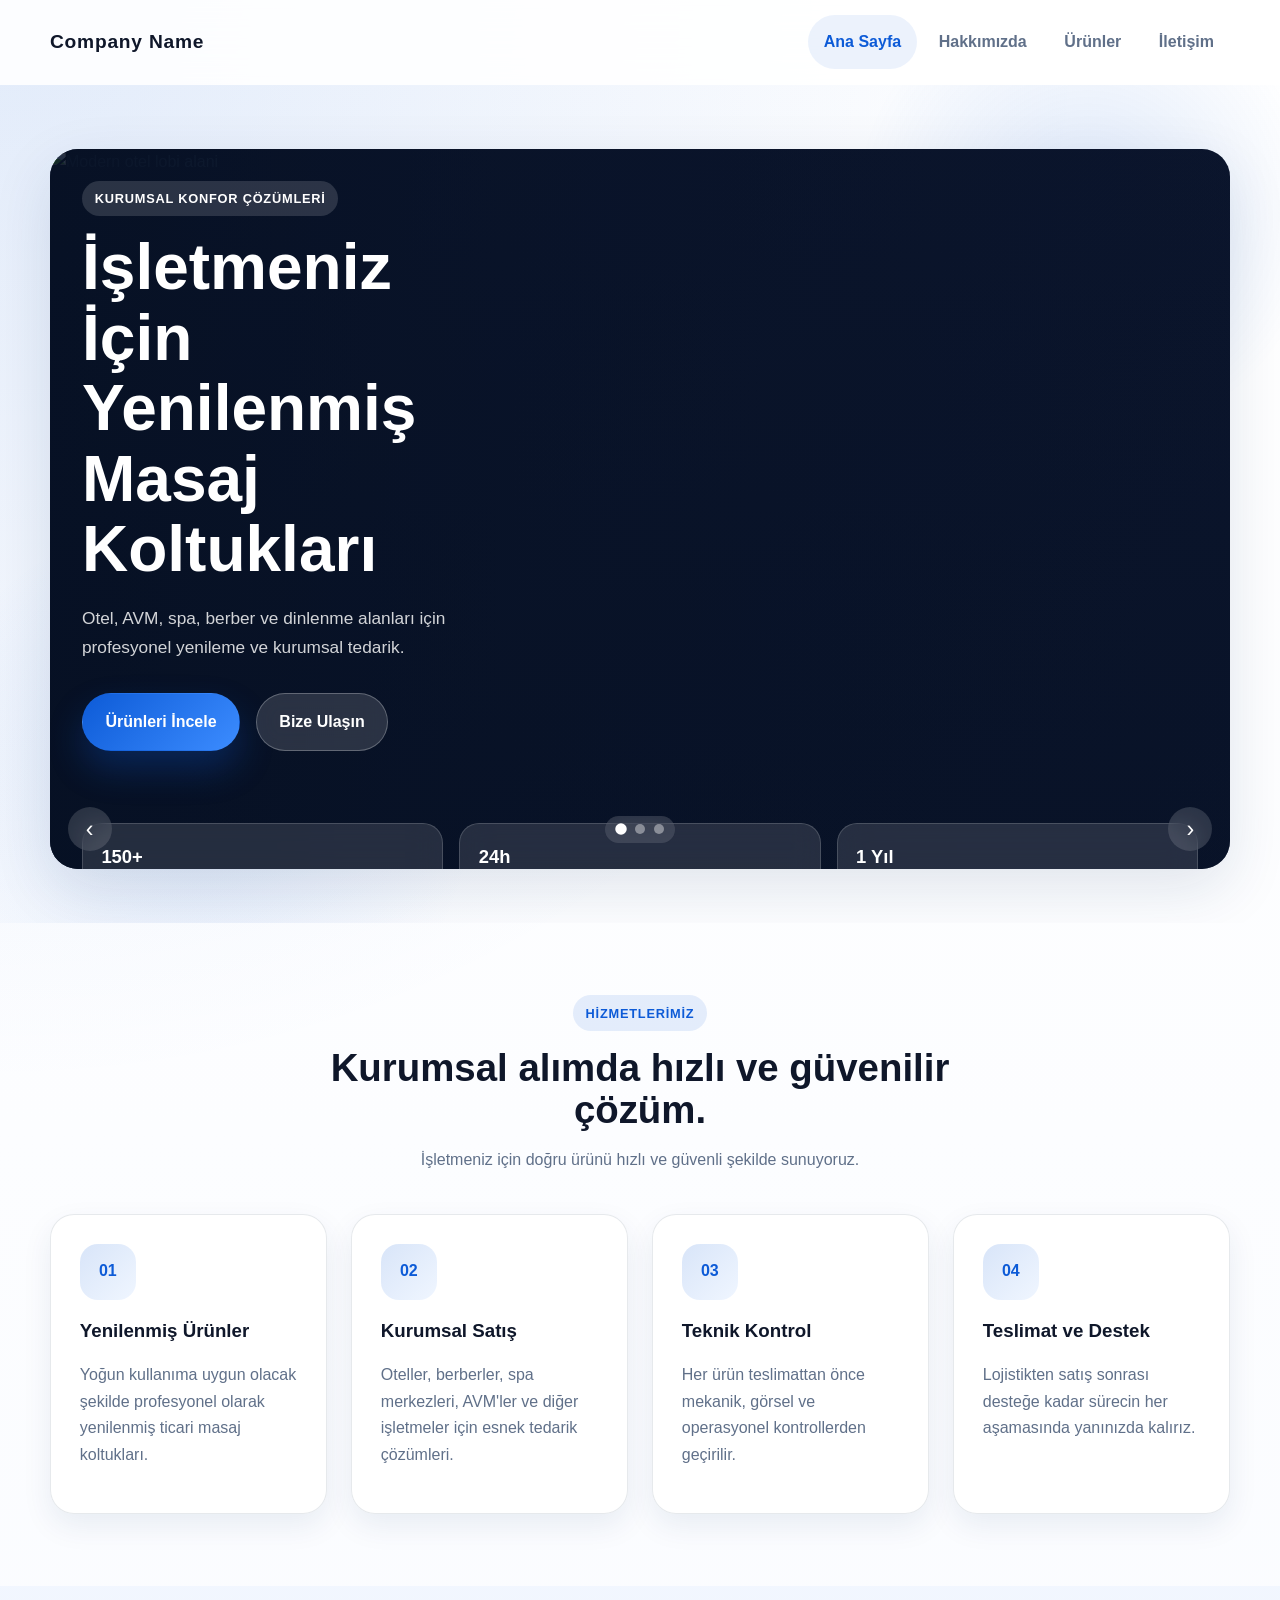
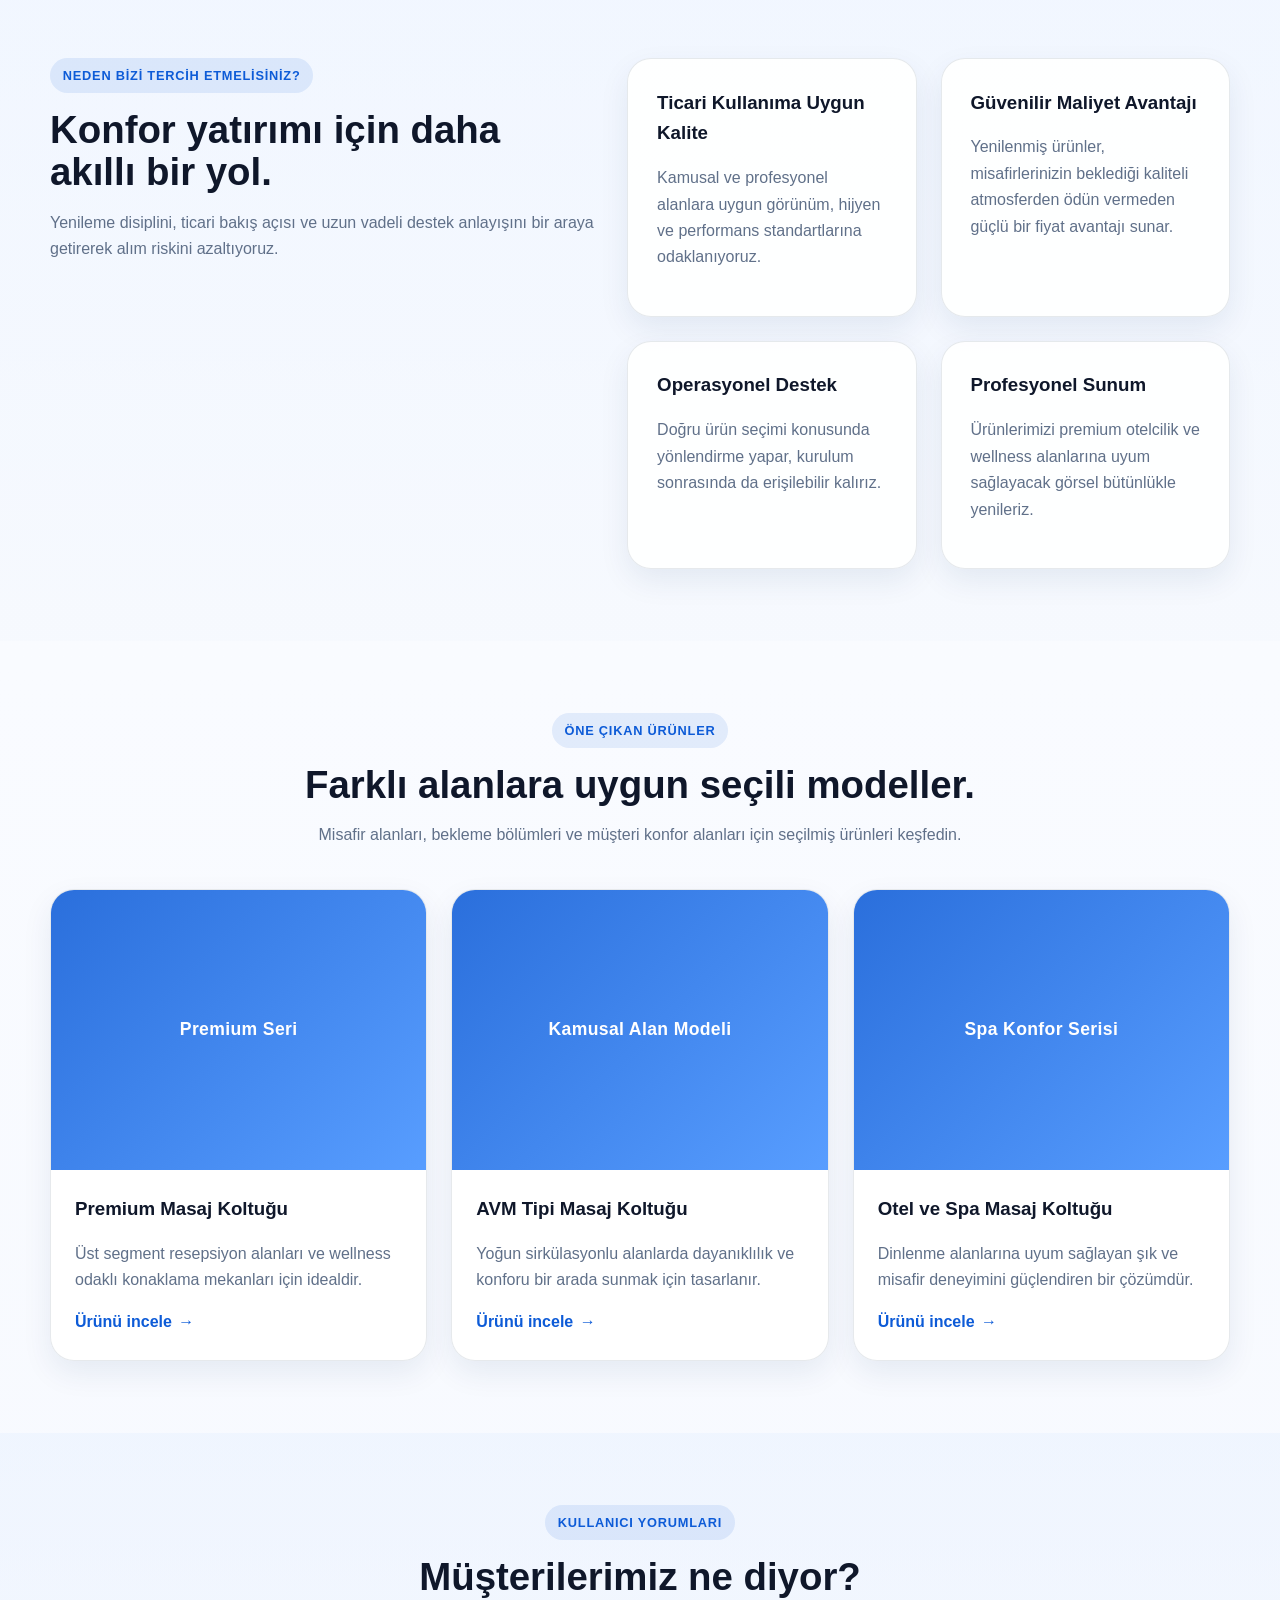
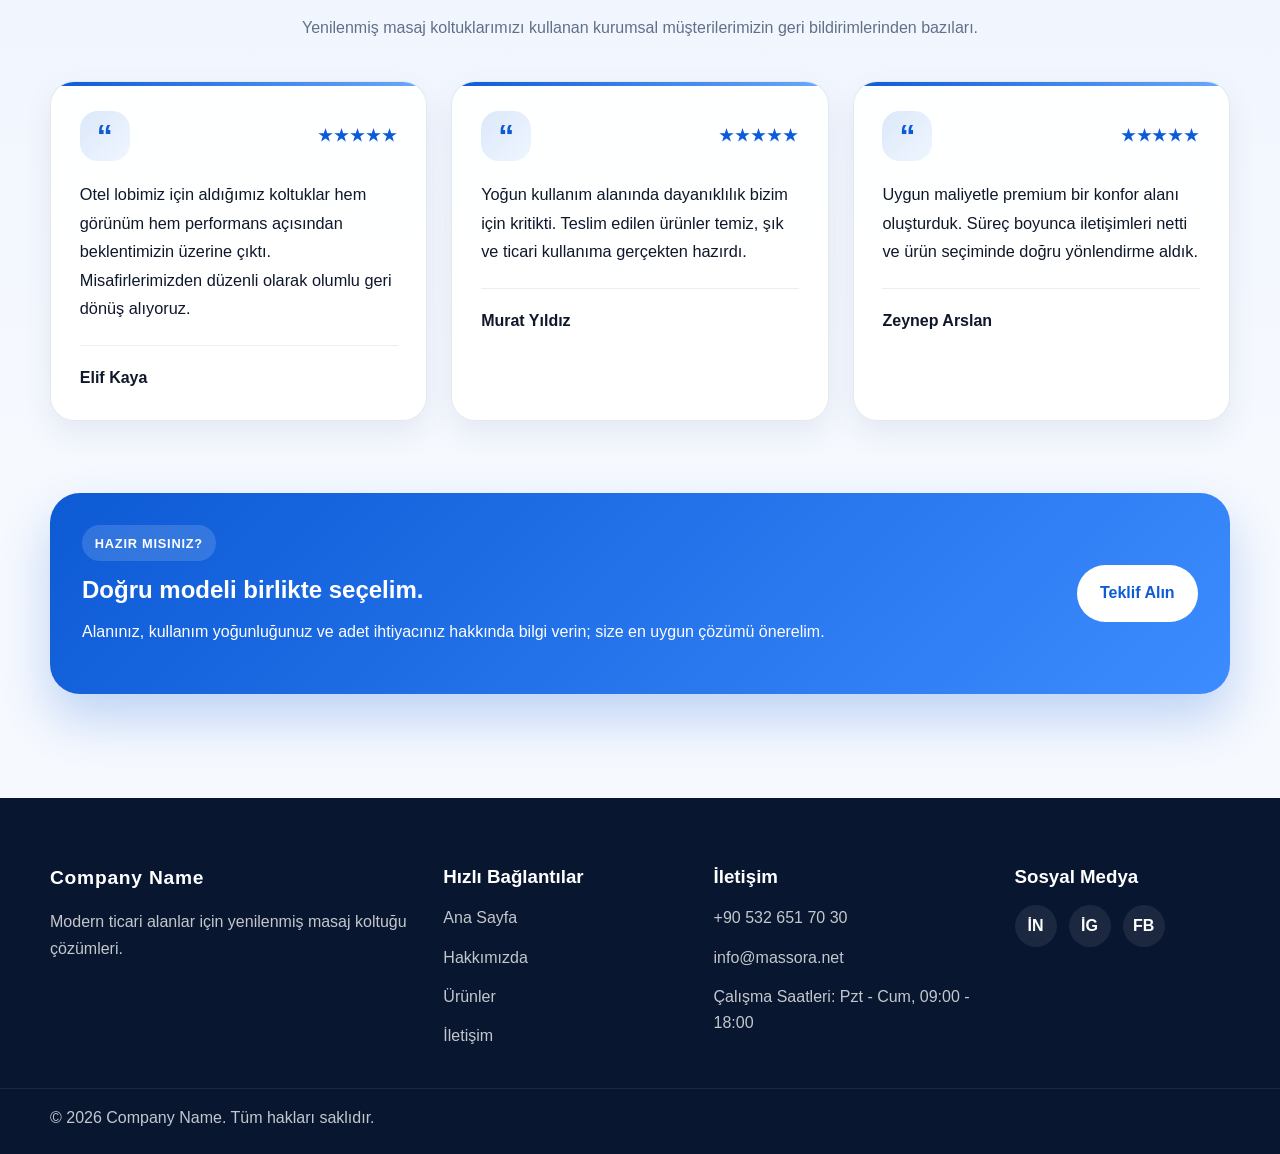
==== commit 85e07853: "Refactor hero into full-background image slider" ====
--- a/index.html
+++ b/index.html
@@ -29,43 +29,55 @@
   <main>
     <!-- Ana sayfa kahraman alanı -->
     <section class="hero-section">
-      <div class="container hero-grid">
-        <div class="hero-copy reveal">
-          <span class="eyebrow">Kurumsal Konfor Çözümleri</span>
-          <h1>Yenilenmiş Masaj Koltukları ile İşletmenize Konfor Katın</h1>
-          <p>
-            Oteller, berberler, alışveriş merkezleri, spa merkezleri ve dinlenme alanları için
-            profesyonel olarak yenilenmiş masaj koltukları.
-          </p>
-          <div class="hero-actions">
-            <a class="button button-primary" href="products.html">Ürünleri İncele</a>
-            <a class="button button-secondary" href="contact.html">Bize Ulaşın</a>
-          </div>
-          <div class="hero-metrics">
-            <div>
-              <strong>150+</strong>
-              <span>İşletmeler için yenilenen koltuk</span>
-            </div>
-            <div>
-              <strong>24h</strong>
-              <span>Ortalama teknik kontrol süresi</span>
-            </div>
-            <div>
-              <strong>1 Yıl</strong>
-              <span>Destek odaklı hizmet yaklaşımı</span>
-            </div>
-          </div>
-        </div>
-
-        <div class="hero-visual reveal">
-          <div class="hero-card hero-card-primary">
-            <span class="hero-card-label">Günlük Kullanıma Uygun</span>
-            <h2>Yüksek satın alma maliyeti olmadan premium ticari konfor.</h2>
-            <p>Her koltuk temizlenir, test edilir ve müşteri ağırlayan işletme alanlarında güvenle kullanılacak şekilde hazırlanır.</p>
-          </div>
-          <div class="hero-card hero-card-floating">
-            <span class="mini-tag">İşletmelerin tercihi</span>
-            <p>Oteller, AVM'ler, salonlar, spa merkezleri ve dinlenme tesisleri verimli konfor yatırımlarını tercih ediyor.</p>
+      <div class="container">
+        <div class="hero-stage reveal">
+          <div class="hero-slider" aria-label="Kullanim alanlari gorsel slideri">
+            <article class="hero-slider-slide is-active">
+              <img src="https://images.pexels.com/photos/12934607/pexels-photo-12934607.jpeg?cs=srgb&dl=pexels-am83-12934607.jpg&fm=jpg" alt="Modern otel lobi alani">
+            </article>
+            <article class="hero-slider-slide">
+              <img src="https://images.pexels.com/photos/6758531/pexels-photo-6758531.jpeg?cs=srgb&dl=pexels-artbovich-6758531.jpg&fm=jpg" alt="Kurumsal bekleme ve giris alani">
+            </article>
+            <article class="hero-slider-slide">
+              <img src="https://images.pexels.com/photos/7598363/pexels-photo-7598363.jpeg?cs=srgb&dl=pexels-artbovich-7598363.jpg&fm=jpg" alt="Wellness ve spa alani">
+            </article>
+            <div class="hero-slider-scrim"></div>
+            <div class="hero-copy hero-copy-overlay">
+              <div class="hero-copy-main">
+                <span class="eyebrow">Kurumsal Konfor Çözümleri</span>
+                <h1>İşletmeniz İçin Yenilenmiş Masaj Koltukları</h1>
+                <p>
+                  Otel, AVM, spa, berber ve dinlenme alanları için profesyonel yenileme ve kurumsal tedarik.
+                </p>
+                <div class="hero-actions">
+                  <a class="button button-primary" href="products.html">Ürünleri İncele</a>
+                  <a class="button button-secondary" href="contact.html">Bize Ulaşın</a>
+                </div>
+              </div>
+              <div class="hero-metrics">
+                <div>
+                  <strong>150+</strong>
+                  <span>İşletmeler için yenilenen koltuk</span>
+                </div>
+                <div>
+                  <strong>24h</strong>
+                  <span>Ortalama teknik kontrol süresi</span>
+                </div>
+                <div>
+                  <strong>1 Yıl</strong>
+                  <span>Destek odaklı hizmet yaklaşımı</span>
+                </div>
+              </div>
+            </div>
+            <div class="hero-slider-controls" aria-label="Slider kontrolleri">
+              <button class="hero-slider-button hero-slider-prev" type="button" aria-label="Önceki görsel">&#8249;</button>
+              <div class="hero-slider-dots">
+                <button class="hero-slider-dot is-active" type="button" aria-label="1. görsel" data-slide="0"></button>
+                <button class="hero-slider-dot" type="button" aria-label="2. görsel" data-slide="1"></button>
+                <button class="hero-slider-dot" type="button" aria-label="3. görsel" data-slide="2"></button>
+              </div>
+              <button class="hero-slider-button hero-slider-next" type="button" aria-label="Sonraki görsel">&#8250;</button>
+            </div>
           </div>
         </div>
       </div>
@@ -76,8 +88,8 @@
       <div class="container">
         <div class="section-heading reveal">
           <span class="section-tag">Hizmetlerimiz</span>
-          <h2>Güven, hız ve destek arayan kurumsal alıcılar için tasarlandı.</h2>
-          <p>İşletmelerin profesyonel görünümlü ve istikrarlı performans sunan masaj koltuklarına ulaşmasına yardımcı oluyoruz.</p>
+          <h2>Kurumsal alımda hızlı ve güvenilir çözüm.</h2>
+          <p>İşletmeniz için doğru ürünü hızlı ve güvenli şekilde sunuyoruz.</p>
         </div>
         <div class="card-grid service-grid">
           <article class="info-card reveal">
@@ -109,7 +121,7 @@
       <div class="container trust-layout">
         <div class="section-heading left reveal">
           <span class="section-tag">Neden Bizi Tercih Etmelisiniz?</span>
-          <h2>İşletmenizde premium rahatlama deneyimi sunmanın pratik yolu.</h2>
+          <h2>Konfor yatırımı için daha akıllı bir yol.</h2>
           <p>Yenileme disiplini, ticari bakış açısı ve uzun vadeli destek anlayışını bir araya getirerek alım riskini azaltıyoruz.</p>
         </div>
         <div class="trust-grid">
@@ -138,7 +150,7 @@
       <div class="container">
         <div class="section-heading reveal">
           <span class="section-tag">Öne Çıkan Ürünler</span>
-          <h2>Farklı işletme ortamları için modern masaj koltuğu çözümleri.</h2>
+          <h2>Farklı alanlara uygun seçili modeller.</h2>
           <p>Misafir alanları, bekleme bölümleri ve müşteri konfor alanları için seçilmiş ürünleri keşfedin.</p>
         </div>
         <div class="product-showcase-grid">
@@ -181,7 +193,7 @@
       <div class="container">
         <div class="section-heading reveal">
           <span class="section-tag">Kullanıcı Yorumları</span>
-          <h2>Bizimle çalışan işletmelerin deneyimleri.</h2>
+          <h2>Müşterilerimiz ne diyor?</h2>
           <p>Yenilenmiş masaj koltuklarımızı kullanan kurumsal müşterilerimizin geri bildirimlerinden bazıları.</p>
         </div>
         <div class="testimonial-grid">
@@ -233,7 +245,7 @@
       <div class="container cta-panel reveal">
         <div>
           <span class="section-tag">Hazır mısınız?</span>
-          <h2>İşletmeniz için doğru yenilenmiş masaj koltuğunu birlikte seçelim.</h2>
+          <h2>Doğru modeli birlikte seçelim.</h2>
           <p>Alanınız, kullanım yoğunluğunuz ve adet ihtiyacınız hakkında bilgi verin; size en uygun çözümü önerelim.</p>
         </div>
         <a class="button button-primary" href="contact.html">Teklif Alın</a>
--- a/style.css
+++ b/style.css
@@ -163,7 +163,7 @@
 }
 
 .hero-section {
-  padding: 5.5rem 0 4rem;
+  padding: 4rem 0 3.4rem;
 }
 
 .page-hero {
@@ -181,18 +181,12 @@
   pointer-events: none;
 }
 
-.hero-grid {
+.hero-stage {
   position: relative;
-  display: grid;
-  grid-template-columns: minmax(0, 1.15fr) minmax(320px, 0.85fr);
-  gap: 2rem;
-  align-items: center;
 }
 
 .eyebrow,
-.section-tag,
-.hero-card-label,
-.mini-tag {
+.section-tag {
   display: inline-flex;
   align-items: center;
   gap: 0.5rem;
@@ -222,7 +216,7 @@
 
 .hero-copy h1 {
   font-size: clamp(2.6rem, 5vw, 4.6rem);
-  max-width: 12ch;
+  max-width: 11ch;
 }
 
 .page-hero h1 {
@@ -346,51 +340,174 @@
   font-size: 0.95rem;
 }
 
-.hero-visual {
+.hero-slider {
   position: relative;
-  min-height: 540px;
-}
-
-.hero-card {
+  min-height: 720px;
+  overflow: hidden;
+  border-radius: 28px;
+  background: #0d1730;
+  box-shadow: var(--shadow);
+}
+
+.hero-slider-slide {
   position: absolute;
-  border-radius: 30px;
-  border: 1px solid rgba(255, 255, 255, 0.4);
-  box-shadow: var(--shadow);
-}
-
-.hero-card-primary {
-  inset: 1rem 2rem 5rem 0;
-  padding: 2rem;
+  inset: 0;
+  opacity: 0;
+  transform: scale(1.02);
+  transition: opacity 0.55s ease, transform 0.55s ease;
+  pointer-events: none;
+}
+
+.hero-slider-slide.is-active {
+  opacity: 1;
+  transform: scale(1);
+  pointer-events: auto;
+}
+
+.hero-slider-slide img {
+  width: 100%;
+  height: 100%;
+  object-fit: cover;
+}
+
+.hero-slider-scrim {
+  position: absolute;
+  inset: 0;
   background:
-    linear-gradient(180deg, rgba(255, 255, 255, 0.95) 0%, rgba(233, 242, 255, 0.95) 100%),
-    linear-gradient(135deg, rgba(13, 91, 215, 0.16), rgba(60, 140, 255, 0.06));
-}
-
-.hero-card-primary h2 {
-  margin: 1rem 0;
-  font-size: clamp(1.7rem, 3vw, 2.45rem);
-  line-height: 1.15;
-  color: var(--secondary);
-}
-
-.hero-card-primary p,
-.hero-card-floating p {
-  margin: 0;
-  color: var(--text-muted);
-}
-
-.hero-card-floating {
-  right: 0;
-  bottom: 1rem;
-  width: min(290px, 100%);
-  padding: 1.4rem;
-  background: rgba(10, 25, 55, 0.92);
-  color: #ffffff;
-}
-
-.hero-card-floating p {
-  color: rgba(255, 255, 255, 0.78);
-  margin-top: 0.9rem;
+    linear-gradient(90deg, rgba(6, 16, 35, 0.84) 0%, rgba(6, 16, 35, 0.5) 38%, rgba(6, 16, 35, 0.22) 100%),
+    linear-gradient(180deg, rgba(6, 16, 35, 0.08) 0%, rgba(6, 16, 35, 0.5) 100%);
+  z-index: 1;
+}
+
+.hero-copy-overlay {
+  position: absolute;
+  inset: 0;
+  z-index: 2;
+  display: flex;
+  flex-direction: column;
+  justify-content: space-between;
+  padding: clamp(1.1rem, 2.6vw, 2rem);
+  padding-bottom: 6.5rem;
+}
+
+.hero-copy-overlay .eyebrow {
+  background: rgba(255, 255, 255, 0.14);
+  color: #ffffff;
+}
+
+.hero-copy-main {
+  max-width: 640px;
+}
+
+.hero-copy-overlay h1 {
+  max-width: 10ch;
+  color: #ffffff;
+}
+
+.hero-copy-overlay p {
+  max-width: 45ch;
+  color: rgba(255, 255, 255, 0.82);
+}
+
+.hero-copy-overlay .button-secondary {
+  background: rgba(255, 255, 255, 0.14);
+  color: #ffffff;
+  border-color: rgba(255, 255, 255, 0.26);
+  box-shadow: none;
+  backdrop-filter: blur(12px);
+}
+
+.hero-copy-overlay .button-secondary:hover,
+.hero-copy-overlay .button-secondary:focus-visible {
+  color: #ffffff;
+  background: rgba(255, 255, 255, 0.22);
+  border-color: rgba(255, 255, 255, 0.34);
+}
+
+.hero-copy-overlay .hero-metrics {
+  margin-top: 2rem;
+}
+
+.hero-copy-overlay .hero-metrics div {
+  background: rgba(255, 255, 255, 0.12);
+  border-color: rgba(255, 255, 255, 0.16);
+  box-shadow: none;
+  backdrop-filter: blur(14px);
+}
+
+.hero-copy-overlay .hero-metrics strong,
+.hero-copy-overlay .hero-metrics span {
+  color: #ffffff;
+}
+
+.hero-copy-overlay .hero-metrics span {
+  color: rgba(255, 255, 255, 0.82);
+}
+
+.hero-slider-controls {
+  position: absolute;
+  left: 1.1rem;
+  right: 1.1rem;
+  bottom: 1.1rem;
+  display: flex;
+  align-items: center;
+  justify-content: space-between;
+  gap: 1rem;
+  z-index: 2;
+}
+
+.hero-slider-dots {
+  display: inline-flex;
+  align-items: center;
+  gap: 0.55rem;
+  padding: 0.55rem 0.7rem;
+  border-radius: 999px;
+  background: rgba(255, 255, 255, 0.12);
+  backdrop-filter: blur(12px);
+}
+
+.hero-slider-dot,
+.hero-slider-button {
+  border: 0;
+  cursor: pointer;
+}
+
+.hero-slider-dot {
+  width: 10px;
+  height: 10px;
+  padding: 0;
+  border-radius: 50%;
+  background: rgba(255, 255, 255, 0.4);
+  transition: transform 0.25s ease, background-color 0.25s ease;
+}
+
+.hero-slider-dot.is-active {
+  background: #ffffff;
+  transform: scale(1.15);
+}
+
+.hero-slider-button {
+  width: 44px;
+  height: 44px;
+  border-radius: 50%;
+  background: rgba(255, 255, 255, 0.14);
+  color: #ffffff;
+  font-size: 1.45rem;
+  line-height: 1;
+  backdrop-filter: blur(12px);
+  transition: transform 0.25s ease, background-color 0.25s ease;
+}
+
+.hero-slider-button:hover,
+.hero-slider-button:focus-visible,
+.hero-slider-dot:hover,
+.hero-slider-dot:focus-visible {
+  transform: translateY(-1px);
+}
+
+.hero-slider-button:hover,
+.hero-slider-button:focus-visible {
+  background: rgba(255, 255, 255, 0.22);
 }
 
 /* Shared layout sections */
@@ -910,15 +1027,14 @@
   }
 
   .trust-layout,
-  .hero-grid,
   .two-column-grid,
   .faq-shell,
   .contact-layout {
     grid-template-columns: 1fr;
   }
 
-  .hero-visual {
-    min-height: 460px;
+  .hero-slider {
+    min-height: 700px;
   }
 }
 
@@ -972,25 +1088,13 @@
     grid-template-columns: 1fr;
   }
 
-  .hero-visual {
-    min-height: auto;
-    display: grid;
-    gap: 1rem;
-  }
-
-  .hero-card {
-    position: relative;
-  }
-
-  .hero-card-primary {
-    inset: auto;
-  }
-
-  .hero-card-floating {
-    left: auto;
-    right: auto;
-    bottom: auto;
-    width: 100%;
+  .hero-copy-overlay {
+    padding: 1rem;
+    padding-bottom: 6rem;
+  }
+
+  .hero-slider {
+    min-height: 820px;
   }
 
   .cta-panel {
@@ -1001,7 +1105,7 @@
 
 @media (max-width: 640px) {
   .hero-section {
-    padding-top: 4.5rem;
+    padding-top: 3.4rem;
   }
 
   .section,
@@ -1025,16 +1129,28 @@
     width: 100%;
   }
 
-  .hero-visual {
-    min-height: auto;
-  }
-
-  .hero-card-primary {
-    padding: 1.6rem;
-  }
-
-  .hero-card-primary h2 {
-    font-size: 1.8rem;
+  .hero-slider {
+    min-height: 860px;
+  }
+
+  .hero-copy-overlay {
+    padding: 0.8rem;
+    padding-bottom: 5.9rem;
+  }
+
+  .hero-copy-overlay h1 {
+    font-size: clamp(2.2rem, 7vw, 3.4rem);
+  }
+
+  .hero-slider-controls {
+    left: 0.8rem;
+    right: 0.8rem;
+    bottom: 0.8rem;
+  }
+
+  .hero-slider-button {
+    width: 42px;
+    height: 42px;
   }
 
   .info-card,
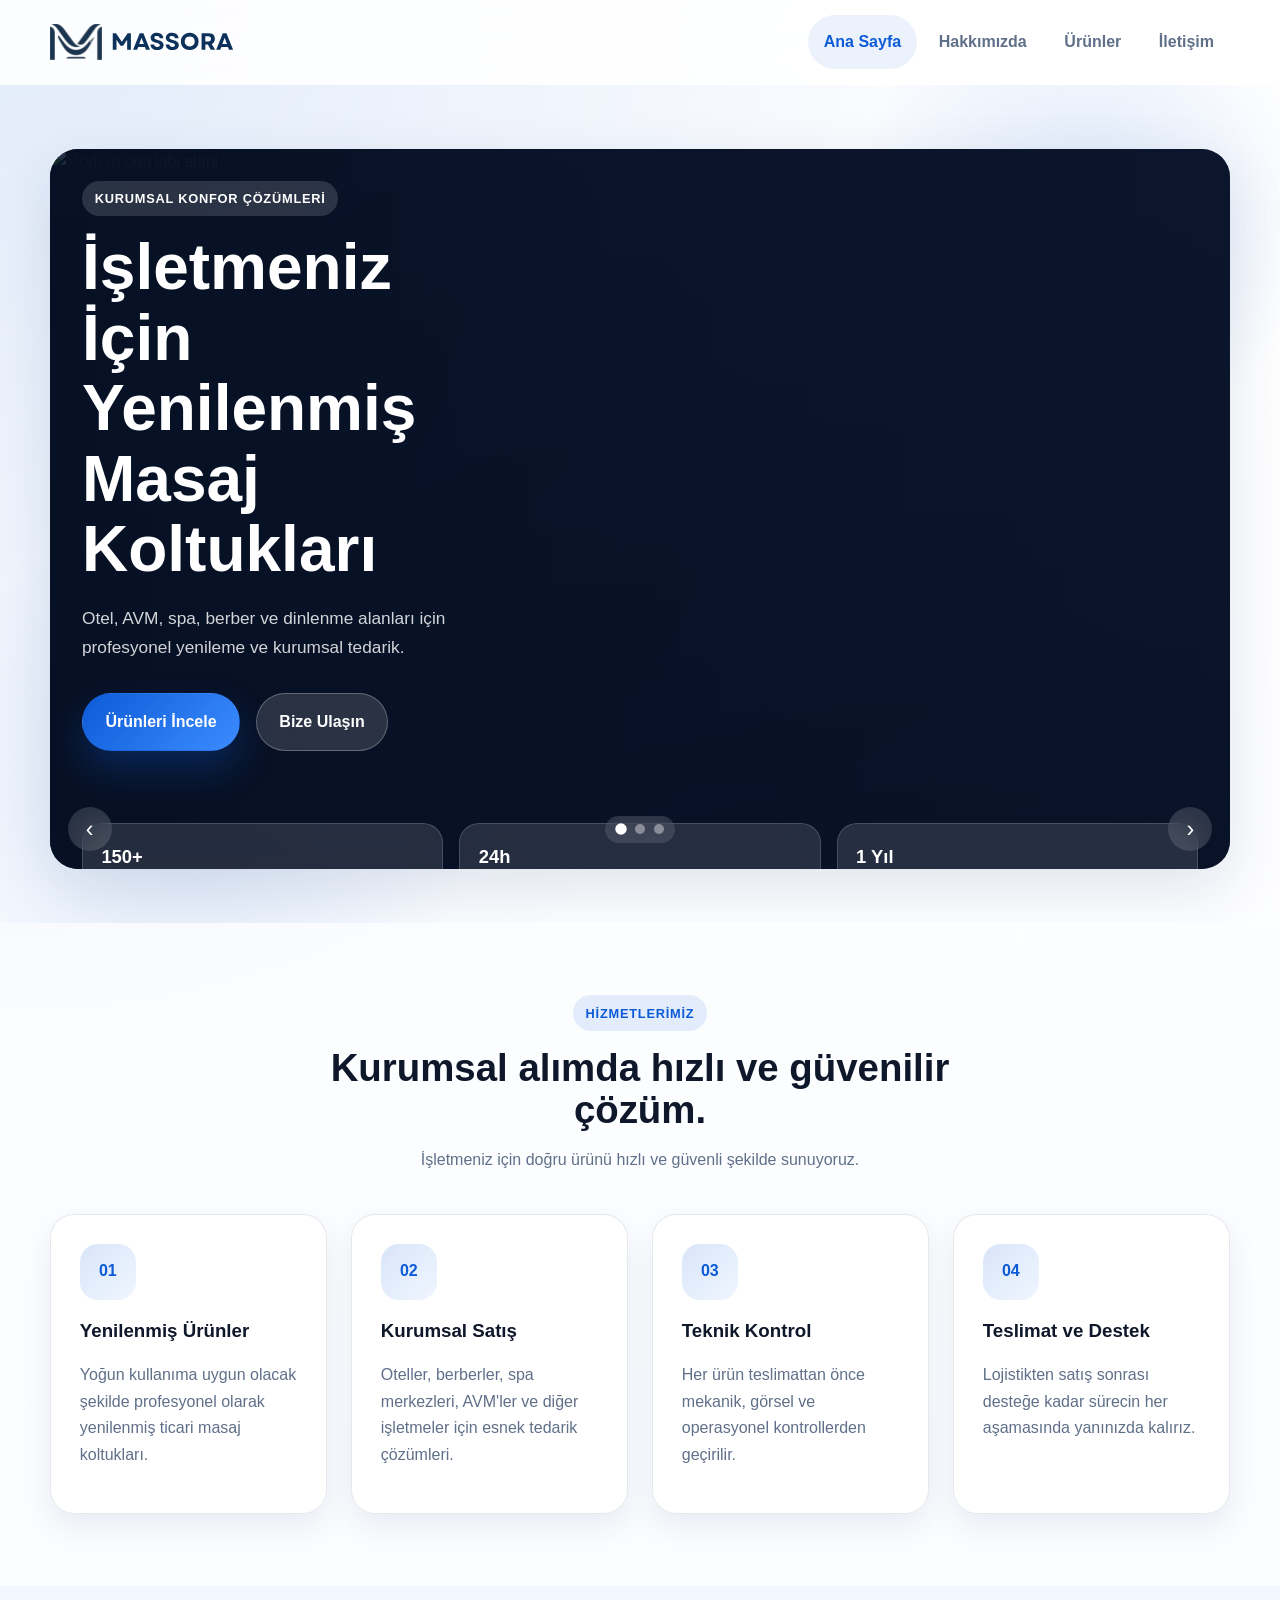
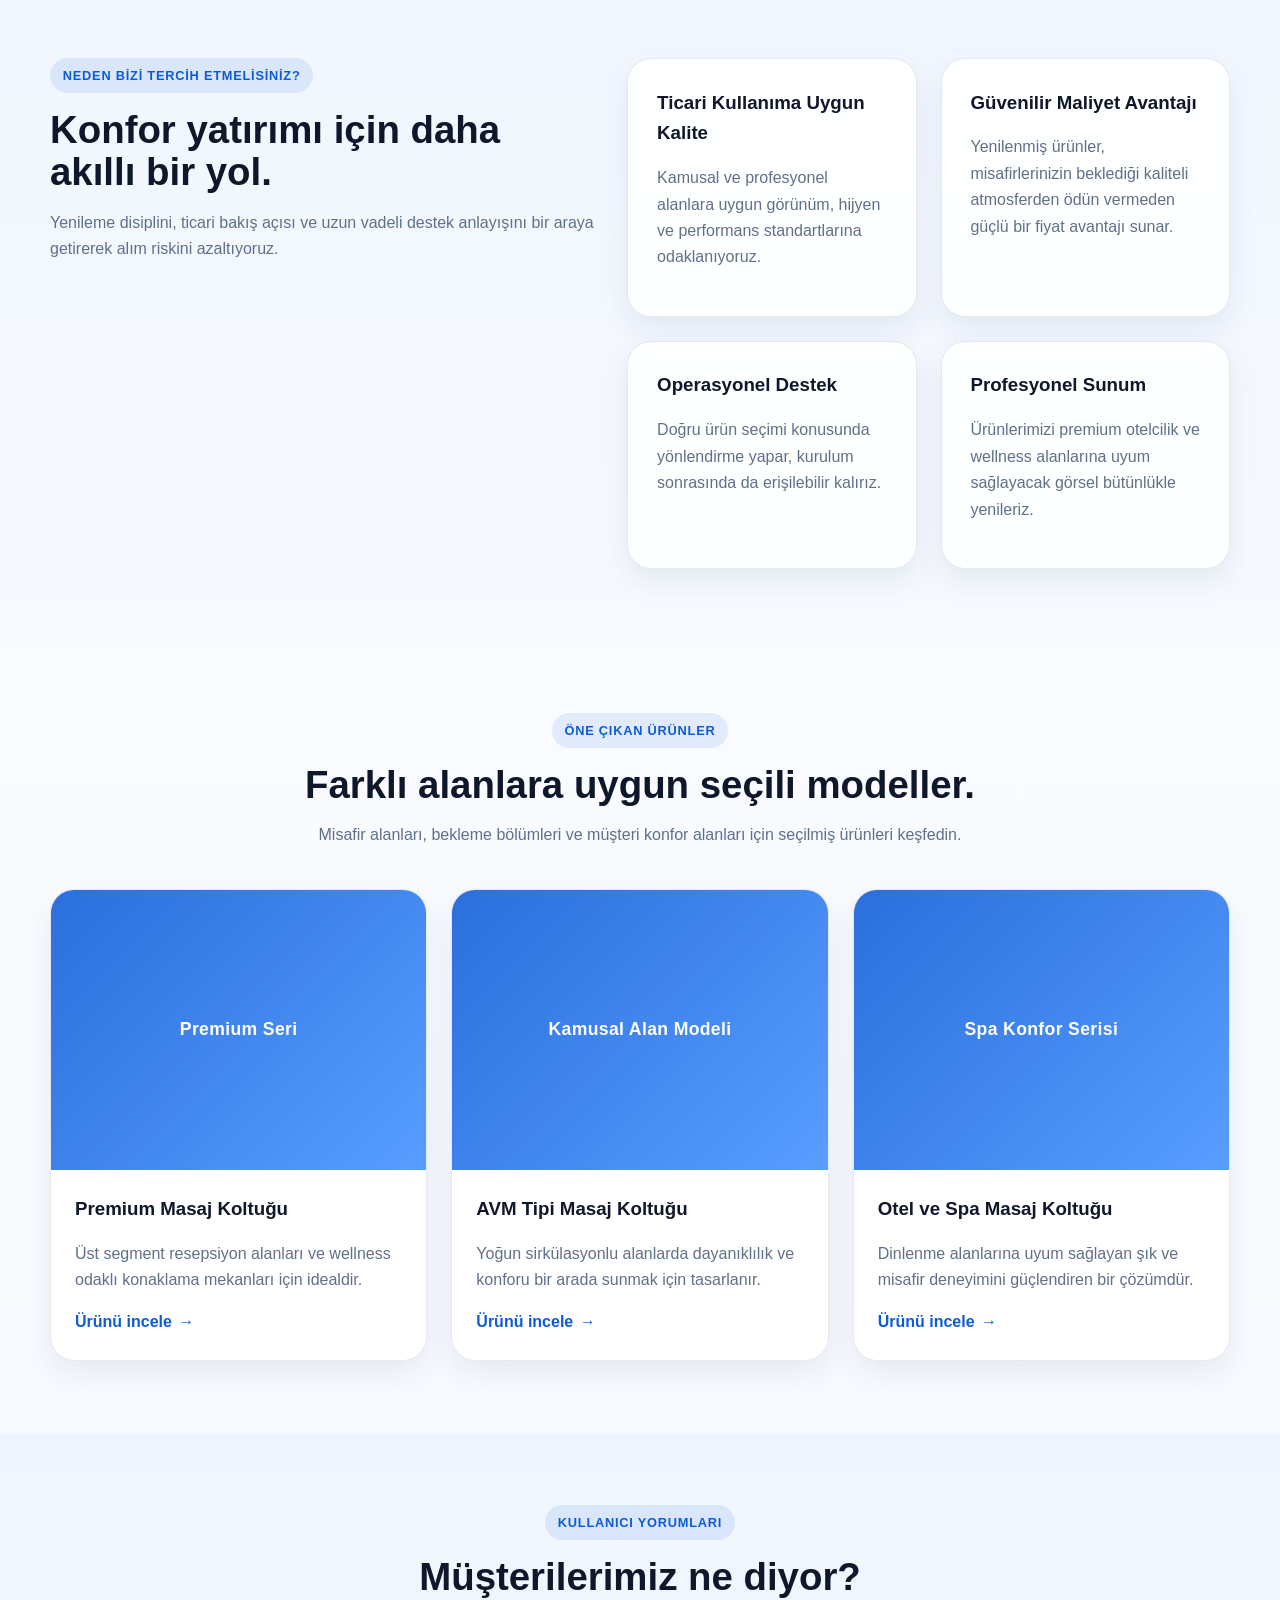
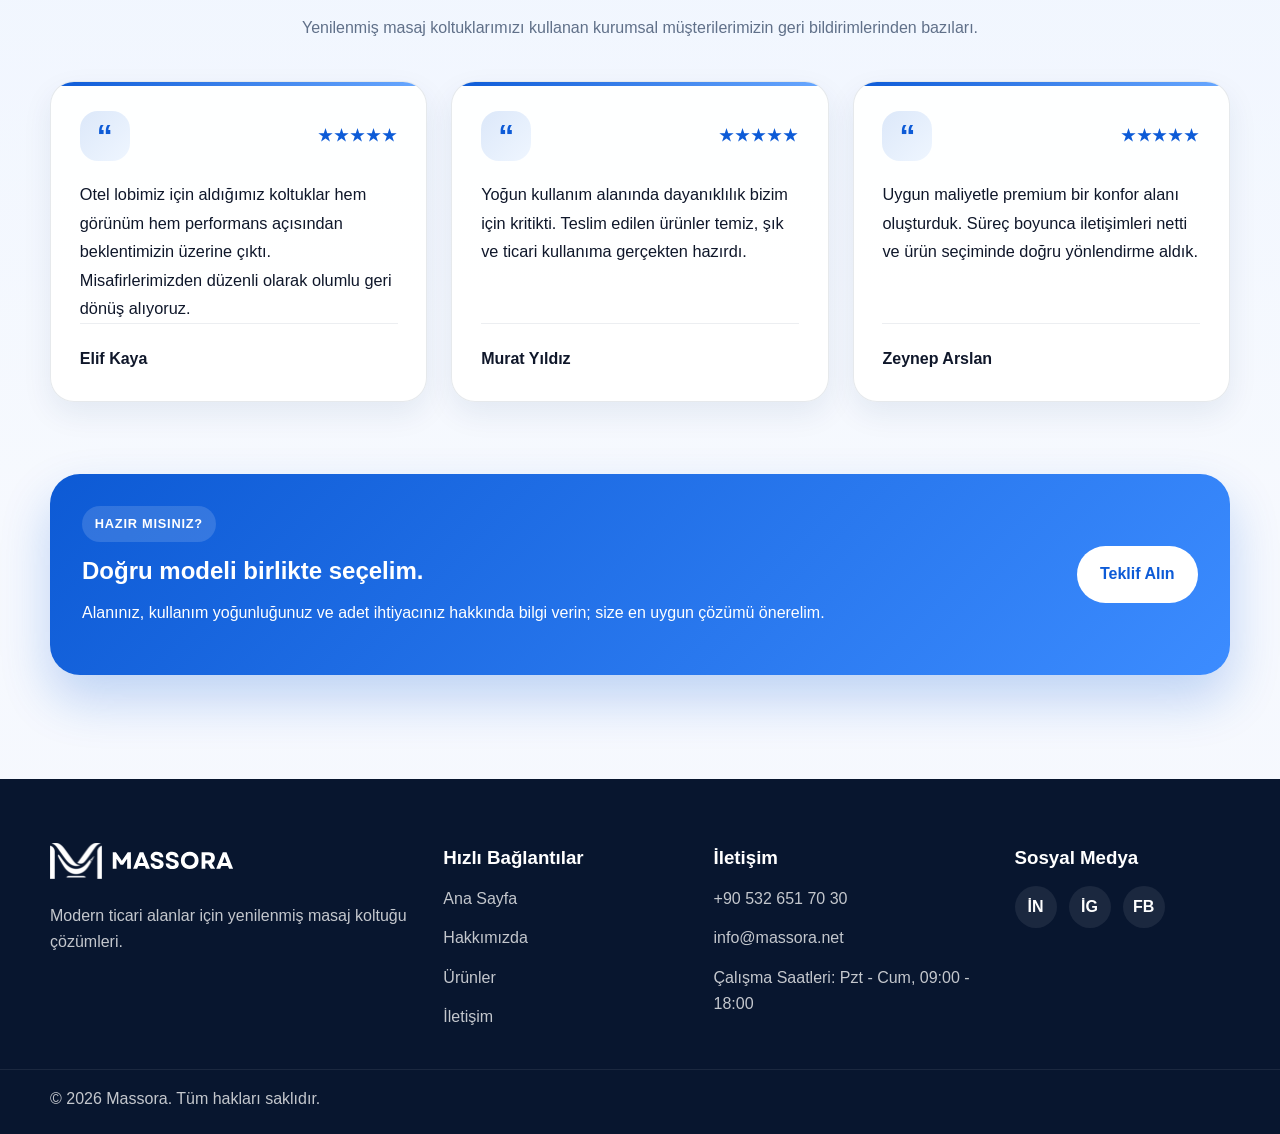
==== commit 446b6be5: "Rebrand site to Massora and refine footer layout" ====
--- a/index.html
+++ b/index.html
@@ -3,15 +3,18 @@
 <head>
   <meta charset="UTF-8">
   <meta name="viewport" content="width=device-width, initial-scale=1.0">
-  <meta name="description" content="Otel, AVM, spa, kuaför ve ticari dinlenme alanları için yenilenmiş masaj koltukları.">
-  <title>Company Name | Yenilenmiş Masaj Koltukları</title>
+  <meta name="description" content="Massora ile otel, AVM, spa, kuaför ve ticari dinlenme alanları için yenilenmiş masaj koltukları.">
+  <title>Massora | Yenilenmiş Masaj Koltukları</title>
+  <link rel="icon" type="image/svg+xml" href="assets/webicon.svg">
   <link rel="stylesheet" href="style.css">
 </head>
 <body>
   <!-- Ortak üst bilgi -->
   <header class="site-header">
     <div class="container nav-shell">
-      <a class="logo" href="index.html" aria-label="Company Name ana sayfa">Company Name</a>
+      <a class="logo" href="index.html" aria-label="Massora ana sayfa">
+        <img class="logo-image" src="assets/logo.svg" alt="Massora">
+      </a>
       <button class="nav-toggle" type="button" aria-expanded="false" aria-controls="site-nav" aria-label="Gezinme menüsünü aç">
         <span></span>
         <span></span>
@@ -257,7 +260,9 @@
   <footer class="site-footer">
     <div class="container footer-grid">
       <div>
-        <a class="logo footer-logo" href="index.html">Company Name</a>
+        <a class="logo footer-logo" href="index.html" aria-label="Massora ana sayfa">
+          <img class="logo-image footer-logo-image" src="assets/logo.svg" alt="Massora">
+        </a>
         <p>Modern ticari alanlar için yenilenmiş masaj koltuğu çözümleri.</p>
       </div>
       <div>
@@ -288,7 +293,7 @@
     </div>
     <div class="footer-bottom">
       <div class="container">
-        <p>&copy; 2026 Company Name. Tüm hakları saklıdır.</p>
+        <p>&copy; 2026 Massora. Tüm hakları saklıdır.</p>
       </div>
     </div>
   </footer>
--- a/style.css
+++ b/style.css
@@ -92,11 +92,19 @@
 }
 
 .logo {
+  display: inline-flex;
+  align-items: center;
   font-size: 1.2rem;
   font-weight: 700;
   letter-spacing: 0.04em;
   color: var(--secondary);
   white-space: nowrap;
+}
+
+.logo-image {
+  display: block;
+  width: auto;
+  height: 36px;
 }
 
 .site-nav {
@@ -735,6 +743,8 @@
 }
 
 .testimonial-card {
+  display: flex;
+  flex-direction: column;
   padding: 1.8rem;
   background: rgba(255, 255, 255, 0.92);
   border: 1px solid var(--border);
@@ -742,6 +752,7 @@
   box-shadow: var(--shadow-soft);
   position: relative;
   overflow: hidden;
+  min-height: 100%;
 }
 
 .testimonial-card::before {
@@ -789,8 +800,8 @@
 }
 
 .testimonial-meta {
-  margin-top: 1.4rem;
-  padding-top: 1.2rem;
+  margin-top: auto;
+  padding-top: 1.4rem;
   border-top: 1px solid rgba(18, 40, 74, 0.08);
 }
 
@@ -939,6 +950,10 @@
 .site-footer h3,
 .footer-logo {
   color: #ffffff;
+}
+
+.footer-logo-image {
+  filter: brightness(0) invert(1);
 }
 
 .footer-links {
@@ -1129,6 +1144,10 @@
     width: 100%;
   }
 
+  .logo-image {
+    height: 30px;
+  }
+
   .hero-slider {
     min-height: 860px;
   }
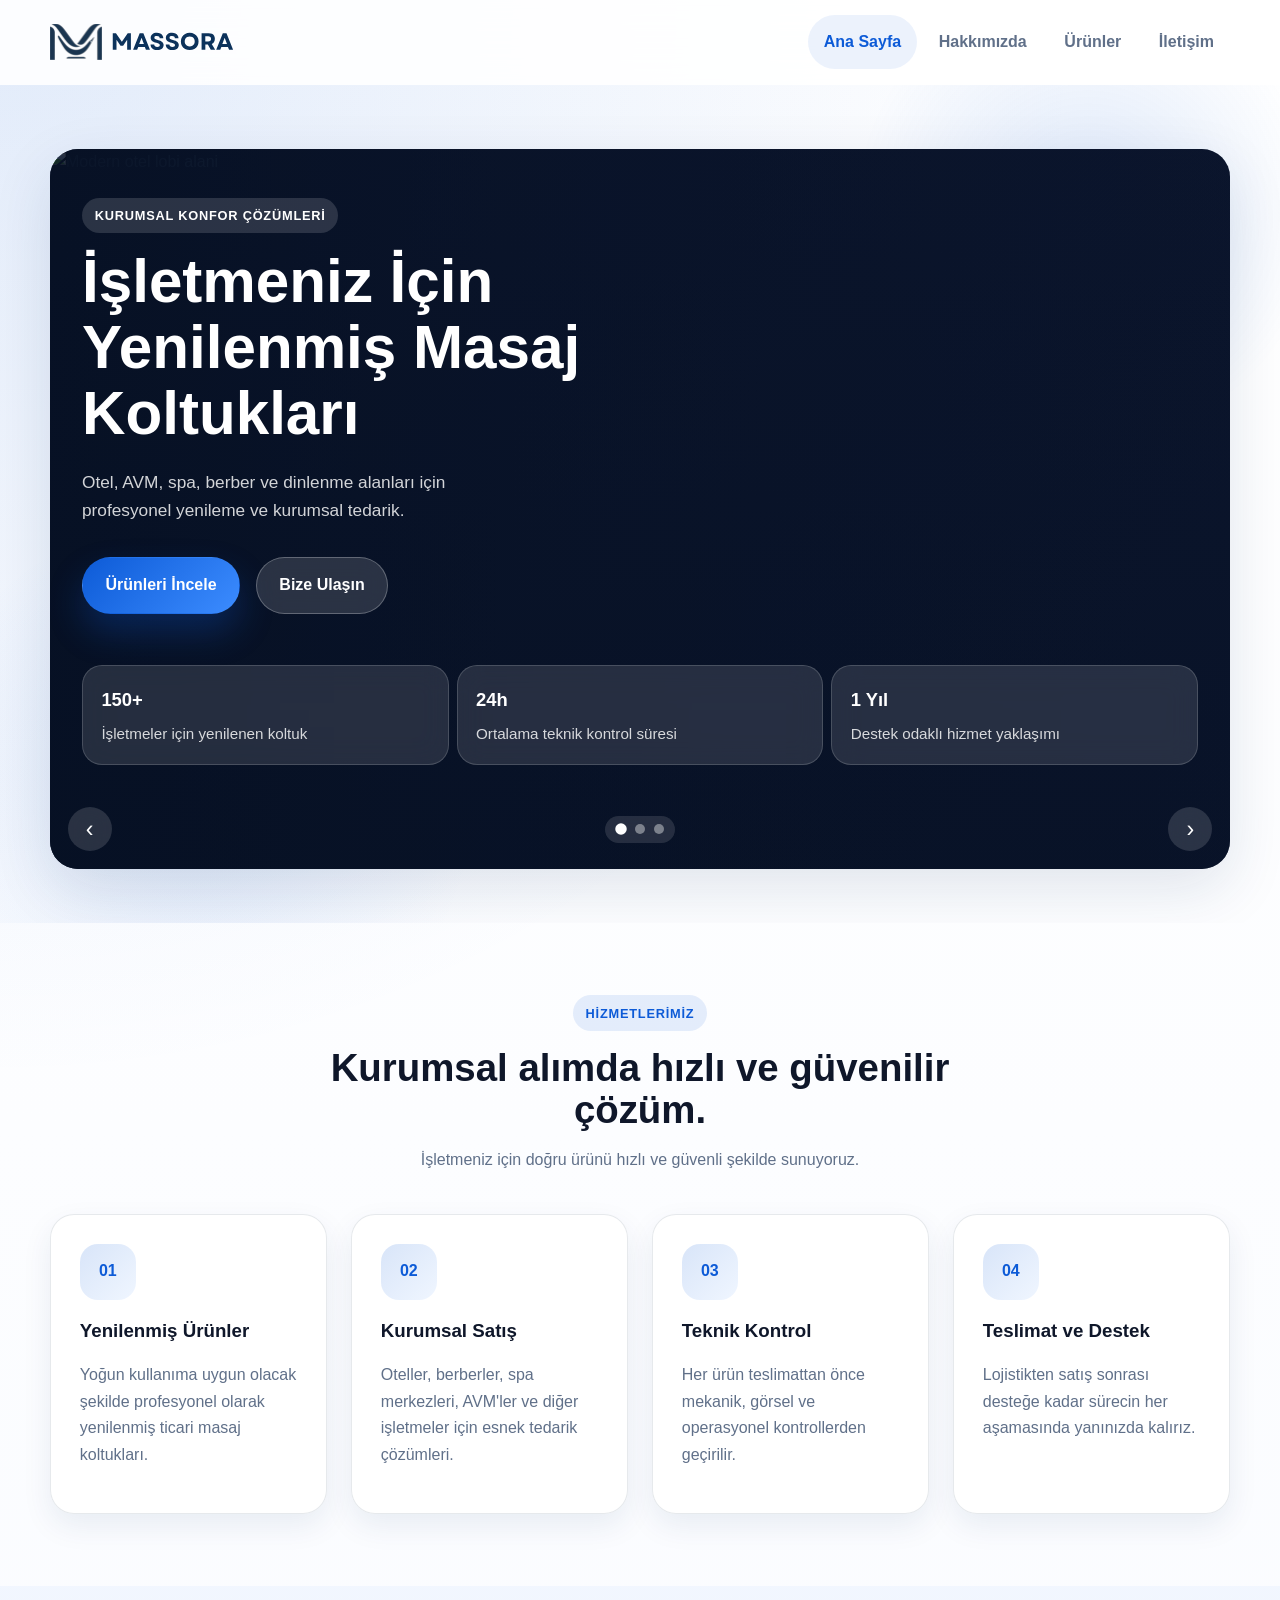
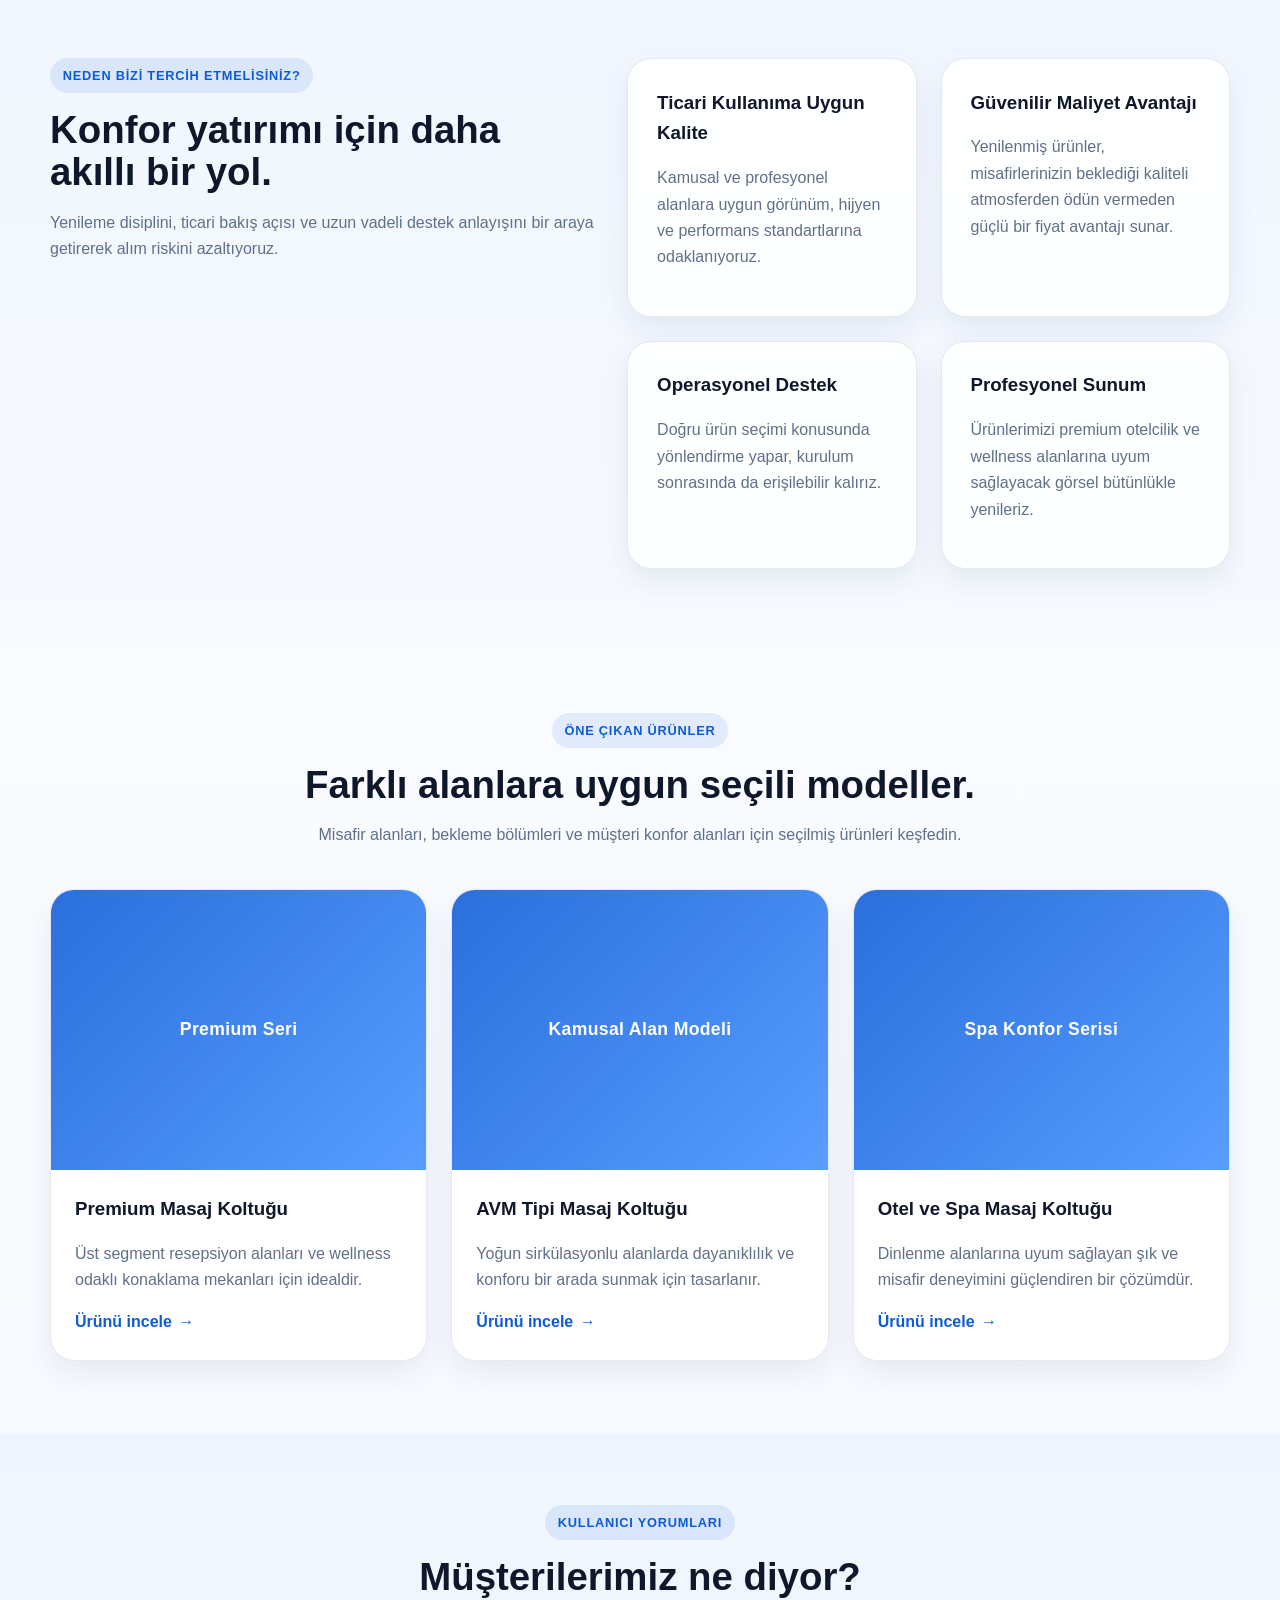
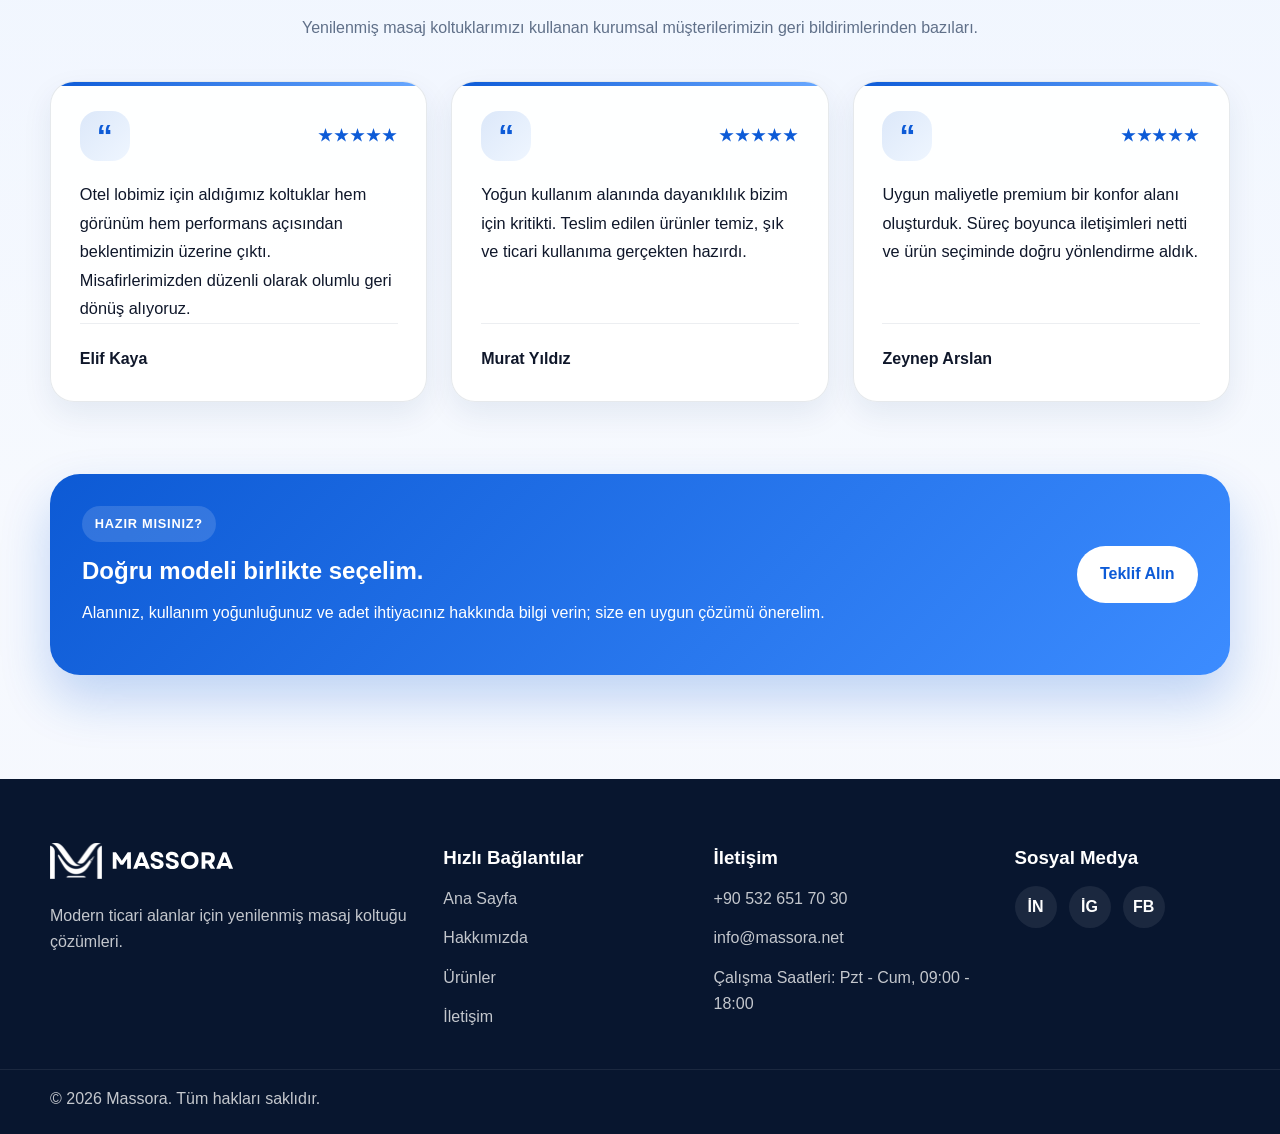
==== commit 7fb6265b: "Enhance hero section title layout and adjust font sizes for better readability" ====
--- a/index.html
+++ b/index.html
@@ -48,7 +48,11 @@
             <div class="hero-copy hero-copy-overlay">
               <div class="hero-copy-main">
                 <span class="eyebrow">Kurumsal Konfor Çözümleri</span>
-                <h1>İşletmeniz İçin Yenilenmiş Masaj Koltukları</h1>
+                <h1 class="hero-title-lines">
+                  <span>İşletmeniz İçin</span>
+                  <span>Yenilenmiş Masaj</span>
+                  <span>Koltukları</span>
+                </h1>
                 <p>
                   Otel, AVM, spa, berber ve dinlenme alanları için profesyonel yenileme ve kurumsal tedarik.
                 </p>
--- a/style.css
+++ b/style.css
@@ -223,8 +223,16 @@
 }
 
 .hero-copy h1 {
-  font-size: clamp(2.6rem, 5vw, 4.6rem);
+  font-size: clamp(2.45rem, 4.7vw, 4.3rem);
   max-width: 11ch;
+}
+
+.hero-title-lines {
+  max-width: 15ch;
+}
+
+.hero-title-lines span {
+  display: block;
 }
 
 .page-hero h1 {
@@ -322,7 +330,7 @@
 .hero-metrics {
   display: grid;
   grid-template-columns: repeat(3, minmax(0, 1fr));
-  gap: 1rem;
+  gap: 0.5rem;
 }
 
 .hero-metrics div,
@@ -405,10 +413,11 @@
 
 .hero-copy-main {
   max-width: 640px;
+  padding-top: clamp(0.65rem, 1.3vw, 1.25rem);
 }
 
 .hero-copy-overlay h1 {
-  max-width: 10ch;
+  max-width: 15ch;
   color: #ffffff;
 }
 
@@ -430,10 +439,6 @@
   color: #ffffff;
   background: rgba(255, 255, 255, 0.22);
   border-color: rgba(255, 255, 255, 0.34);
-}
-
-.hero-copy-overlay .hero-metrics {
-  margin-top: 2rem;
 }
 
 .hero-copy-overlay .hero-metrics div {
@@ -1158,7 +1163,8 @@
   }
 
   .hero-copy-overlay h1 {
-    font-size: clamp(2.2rem, 7vw, 3.4rem);
+    max-width: 15ch;
+    font-size: clamp(1.9rem, 6vw, 3rem);
   }
 
   .hero-slider-controls {
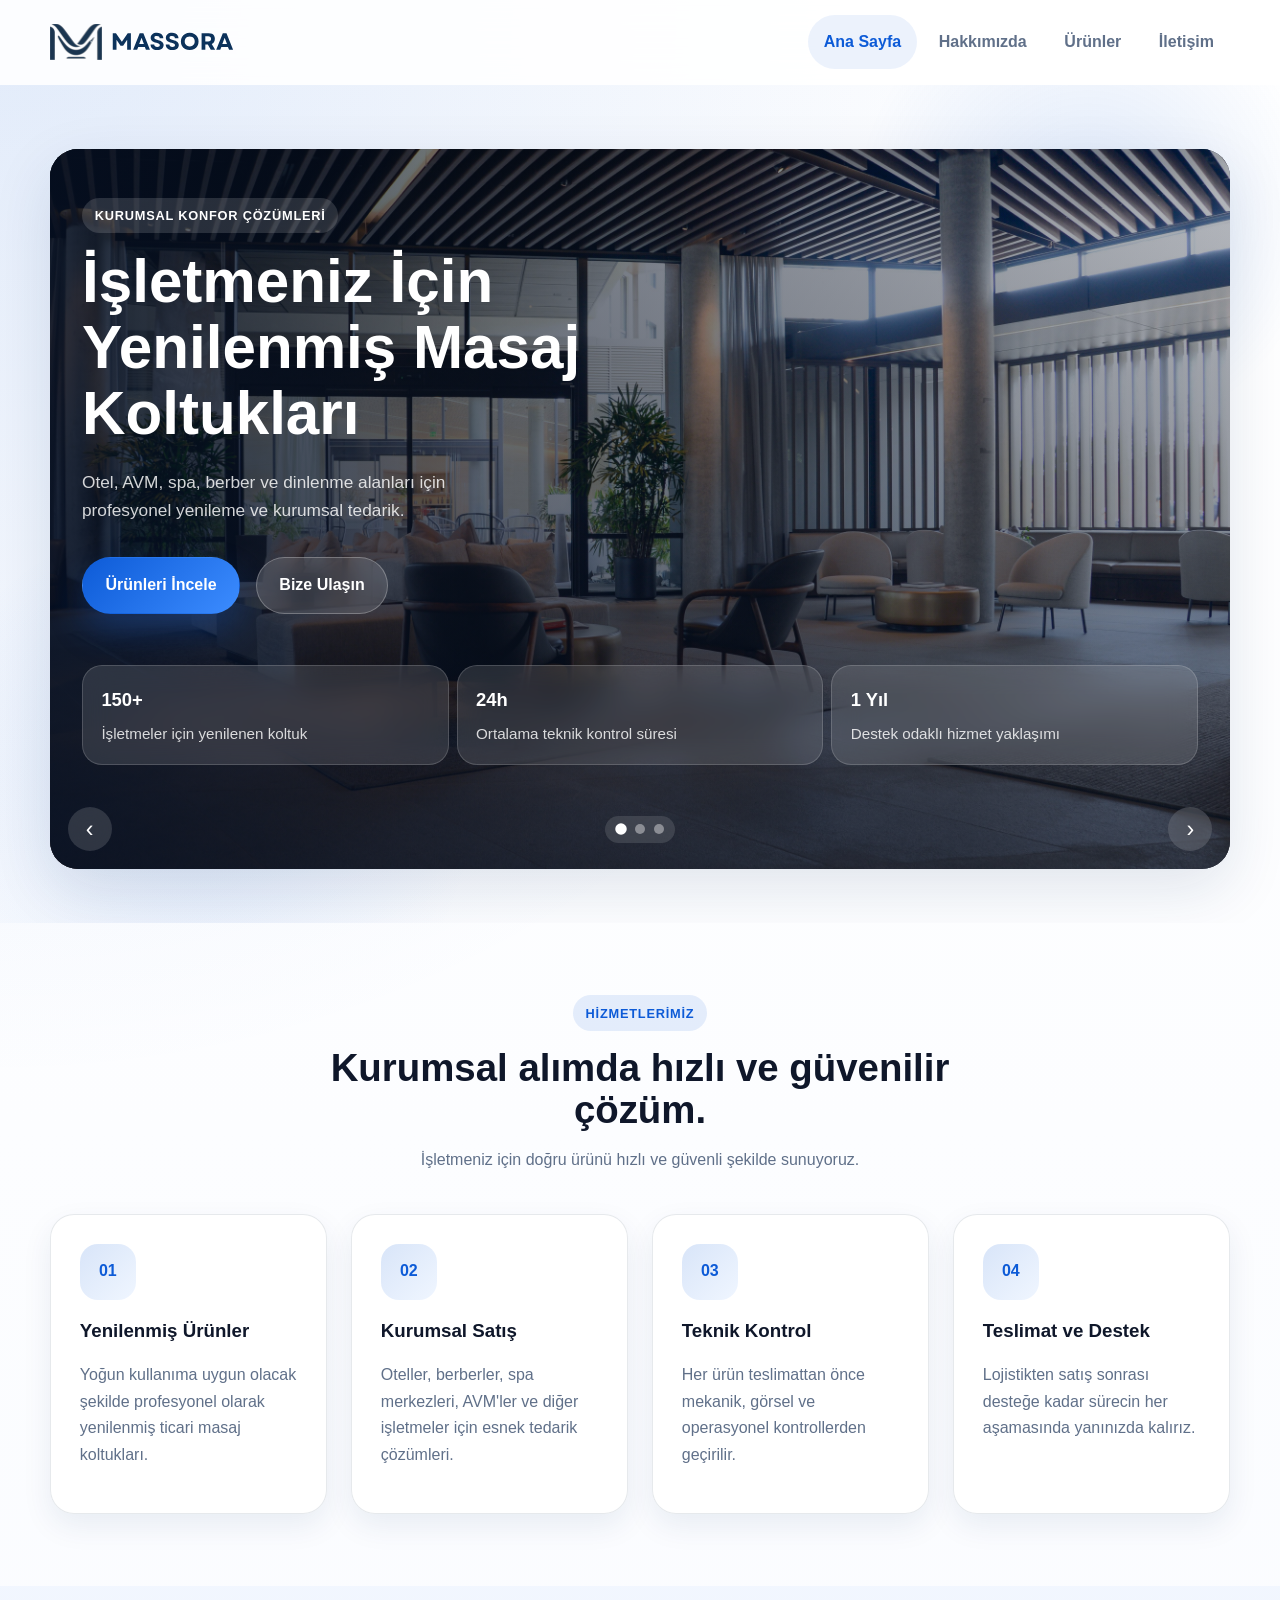
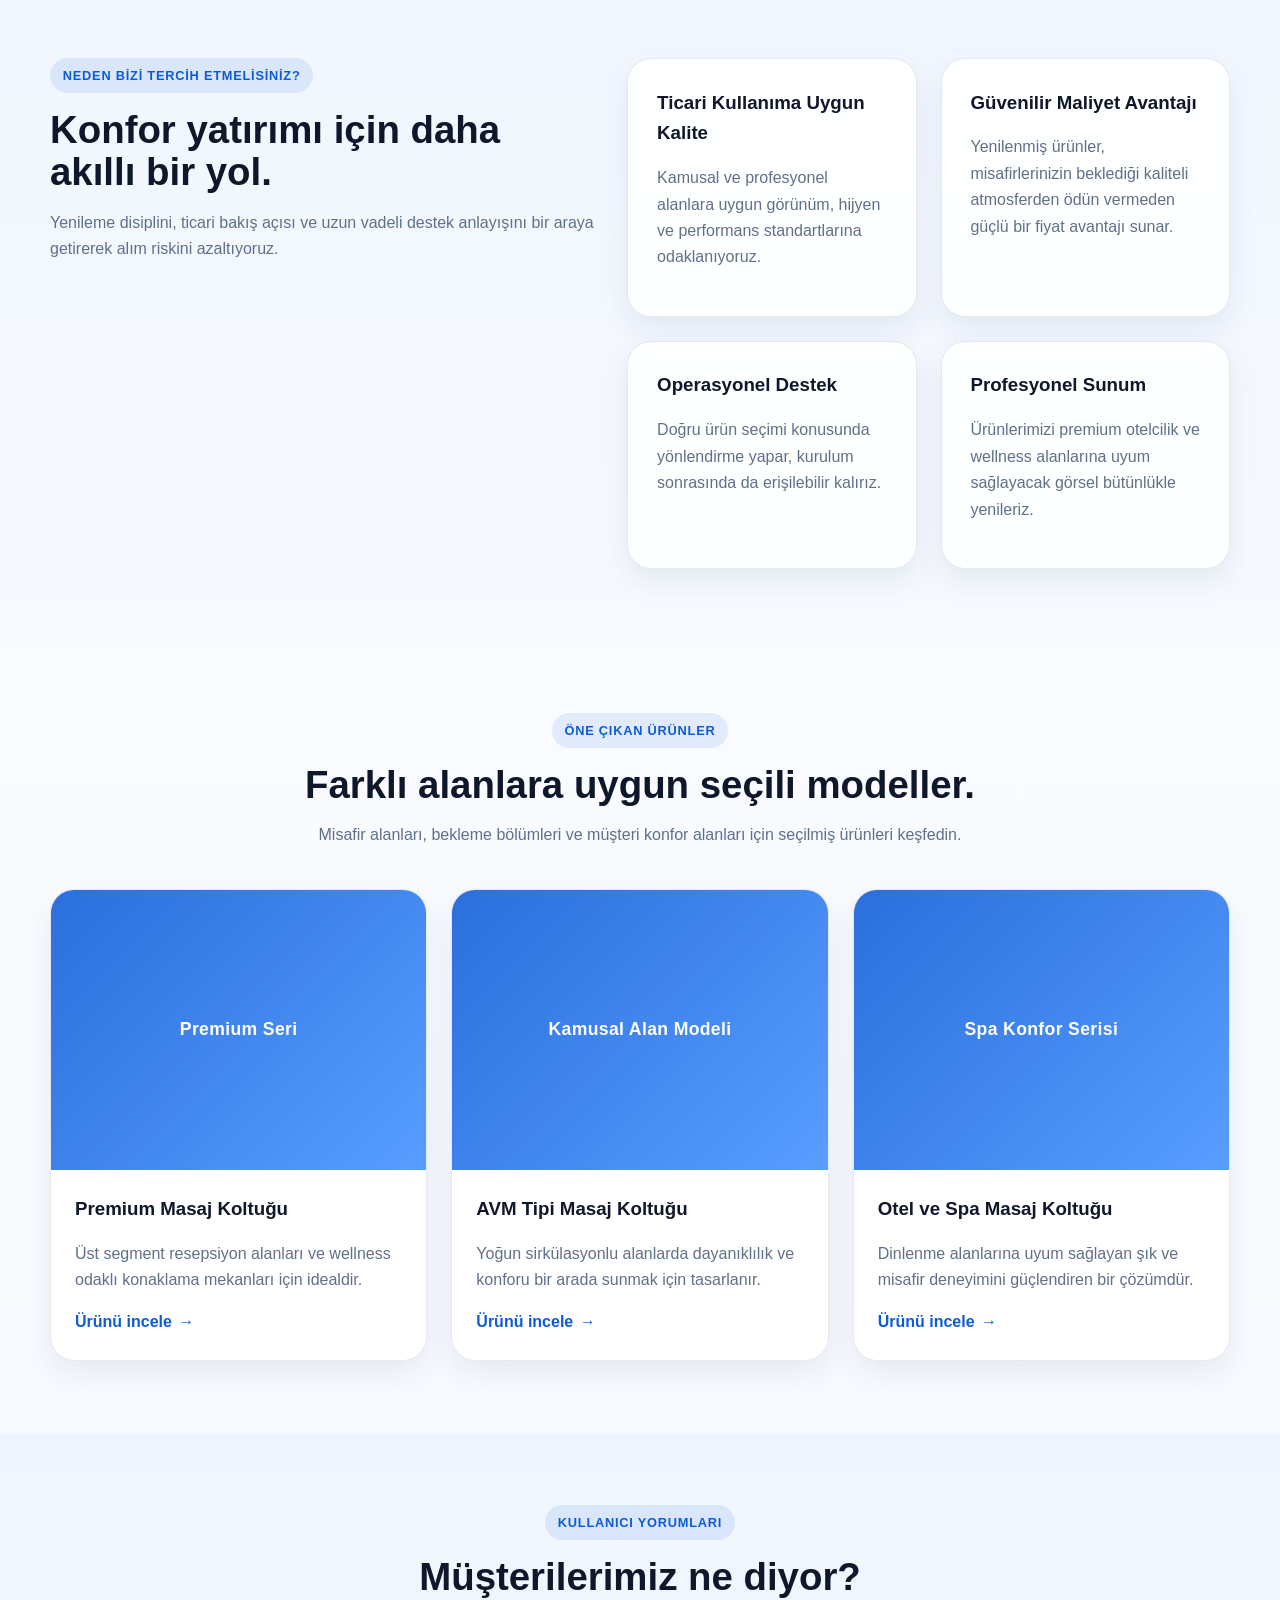
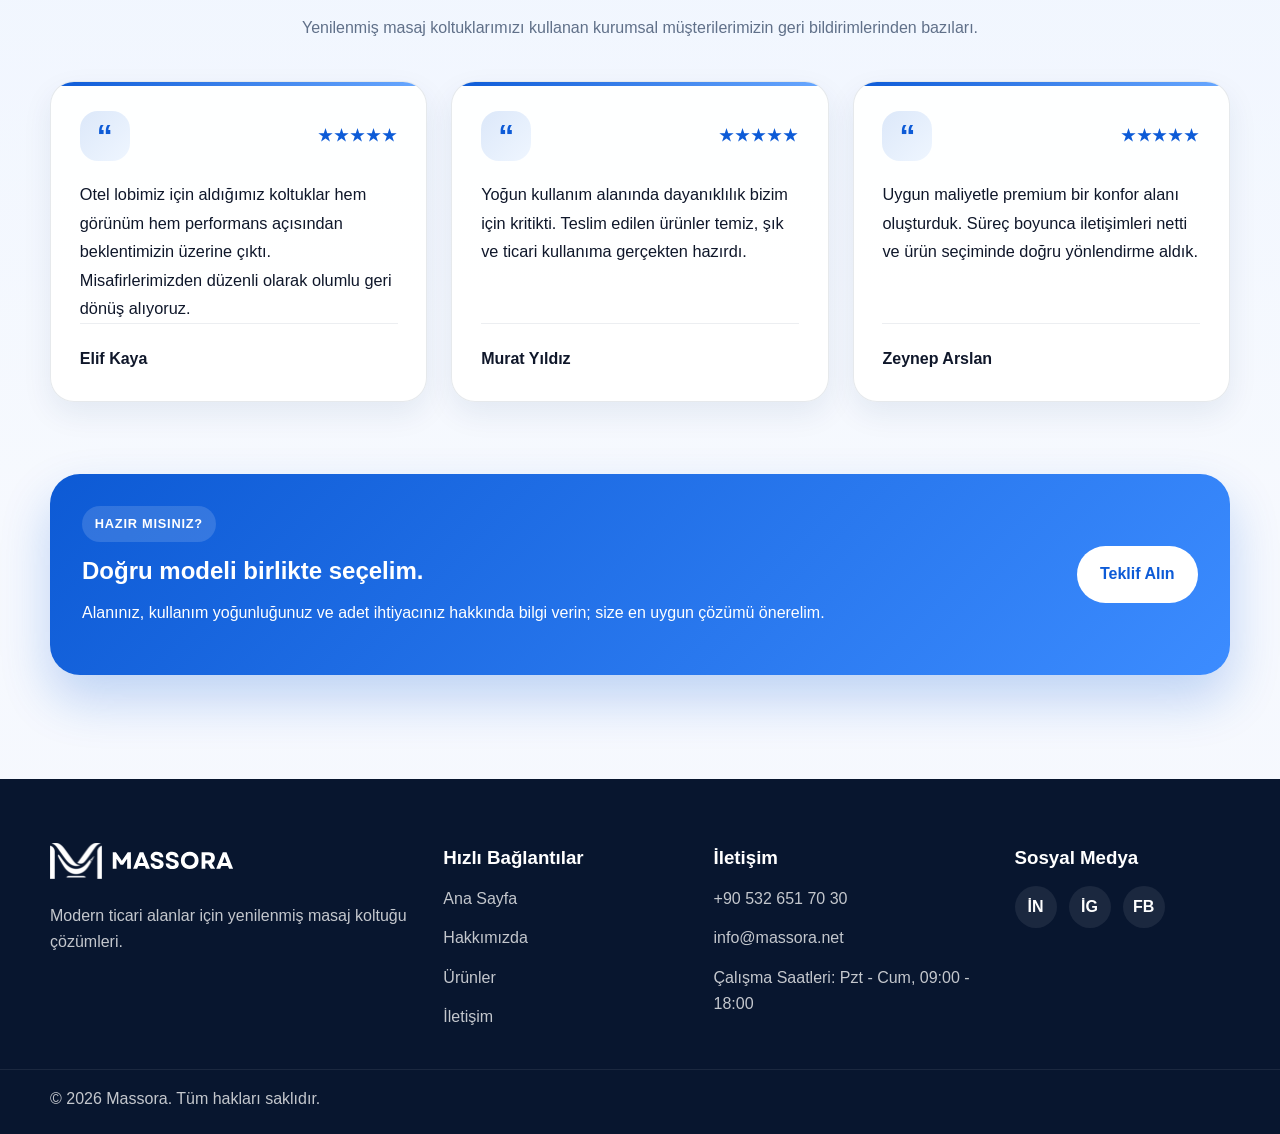
==== commit 49ad26e7: "Update hero slider images to local assets for improved loading performance Co-authored-by: Copilot <" ====
--- a/index.html
+++ b/index.html
@@ -36,13 +36,13 @@
         <div class="hero-stage reveal">
           <div class="hero-slider" aria-label="Kullanim alanlari gorsel slideri">
             <article class="hero-slider-slide is-active">
-              <img src="https://images.pexels.com/photos/12934607/pexels-photo-12934607.jpeg?cs=srgb&dl=pexels-am83-12934607.jpg&fm=jpg" alt="Modern otel lobi alani">
+              <img src="assets/slider/pexels-am83-12934607.jpg" alt="Modern otel lobi alani">
             </article>
             <article class="hero-slider-slide">
-              <img src="https://images.pexels.com/photos/6758531/pexels-photo-6758531.jpeg?cs=srgb&dl=pexels-artbovich-6758531.jpg&fm=jpg" alt="Kurumsal bekleme ve giris alani">
+              <img src="assets/slider/pexels-artbovich-6758531.jpg" alt="Kurumsal bekleme ve giris alani">
             </article>
             <article class="hero-slider-slide">
-              <img src="https://images.pexels.com/photos/7598363/pexels-photo-7598363.jpeg?cs=srgb&dl=pexels-artbovich-7598363.jpg&fm=jpg" alt="Wellness ve spa alani">
+              <img src="assets/slider/pexels-artbovich-7598363.jpg" alt="Wellness ve spa alani">
             </article>
             <div class="hero-slider-scrim"></div>
             <div class="hero-copy hero-copy-overlay">
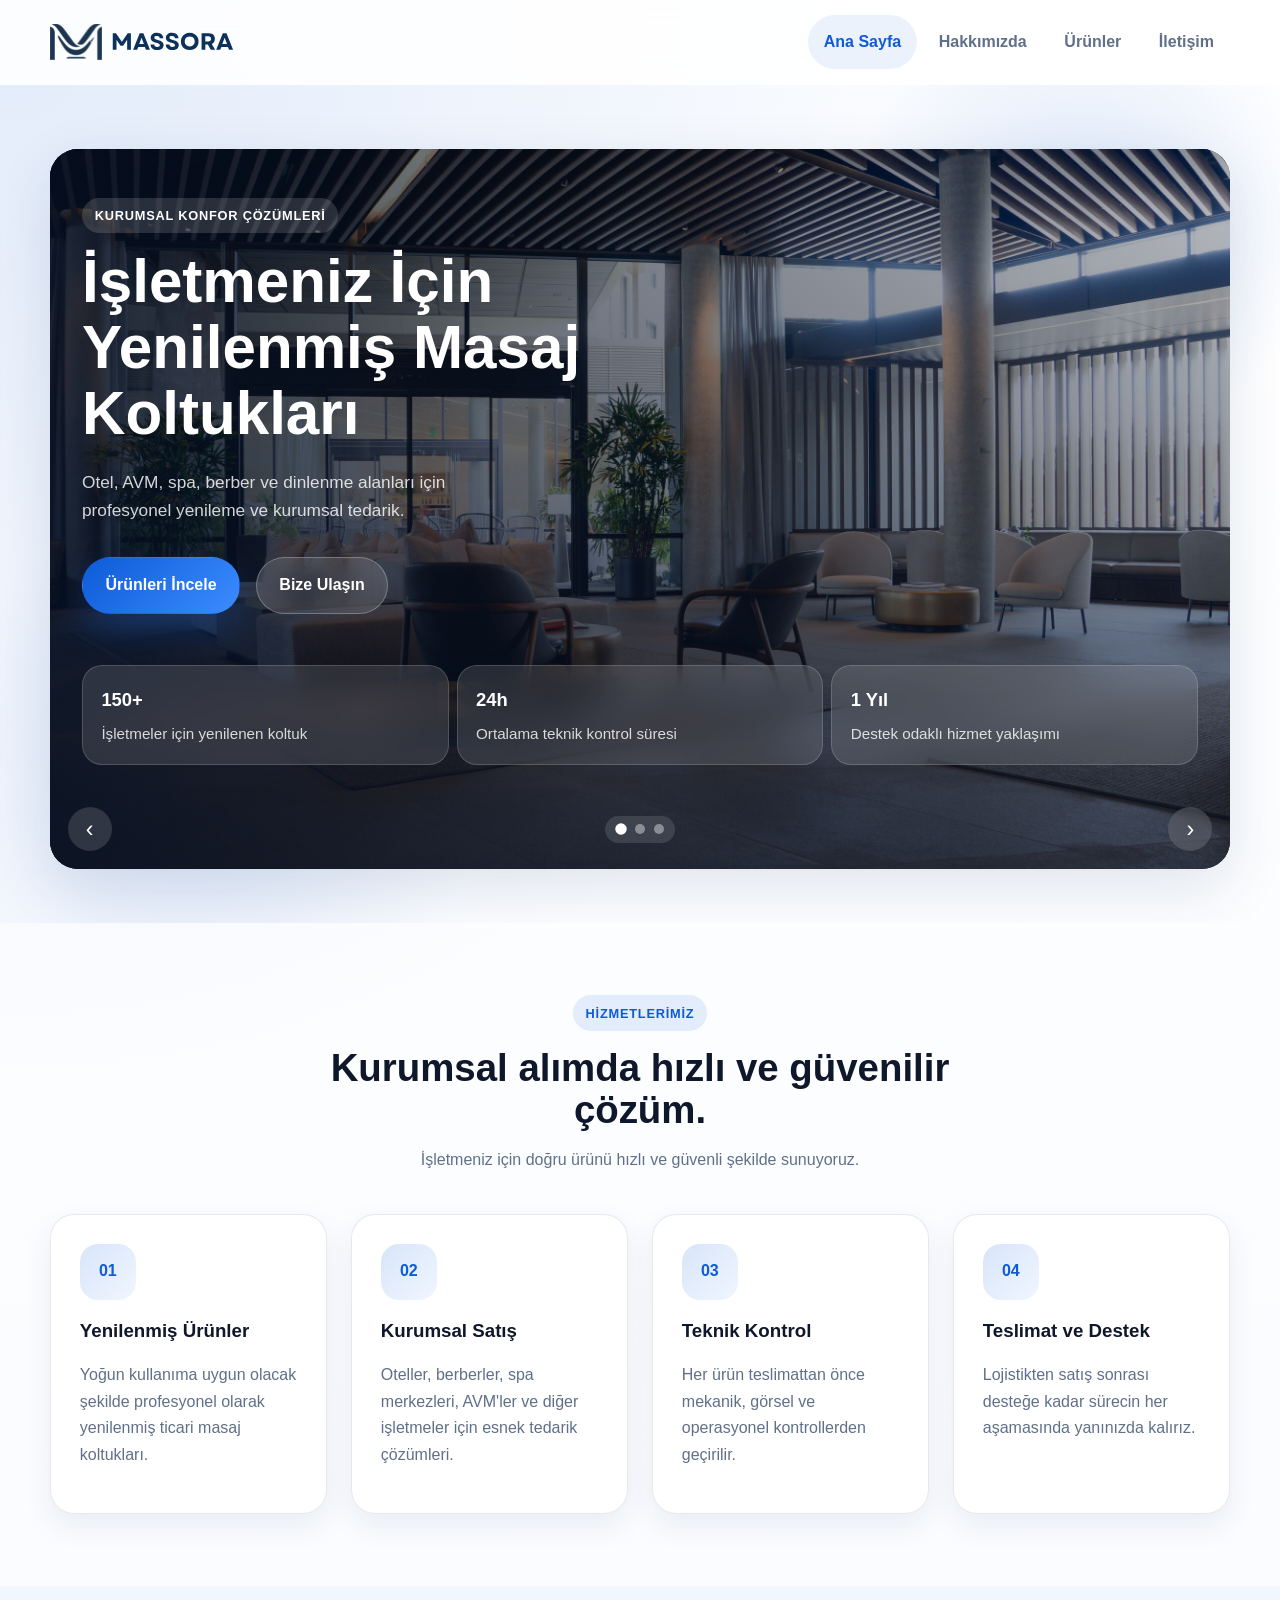
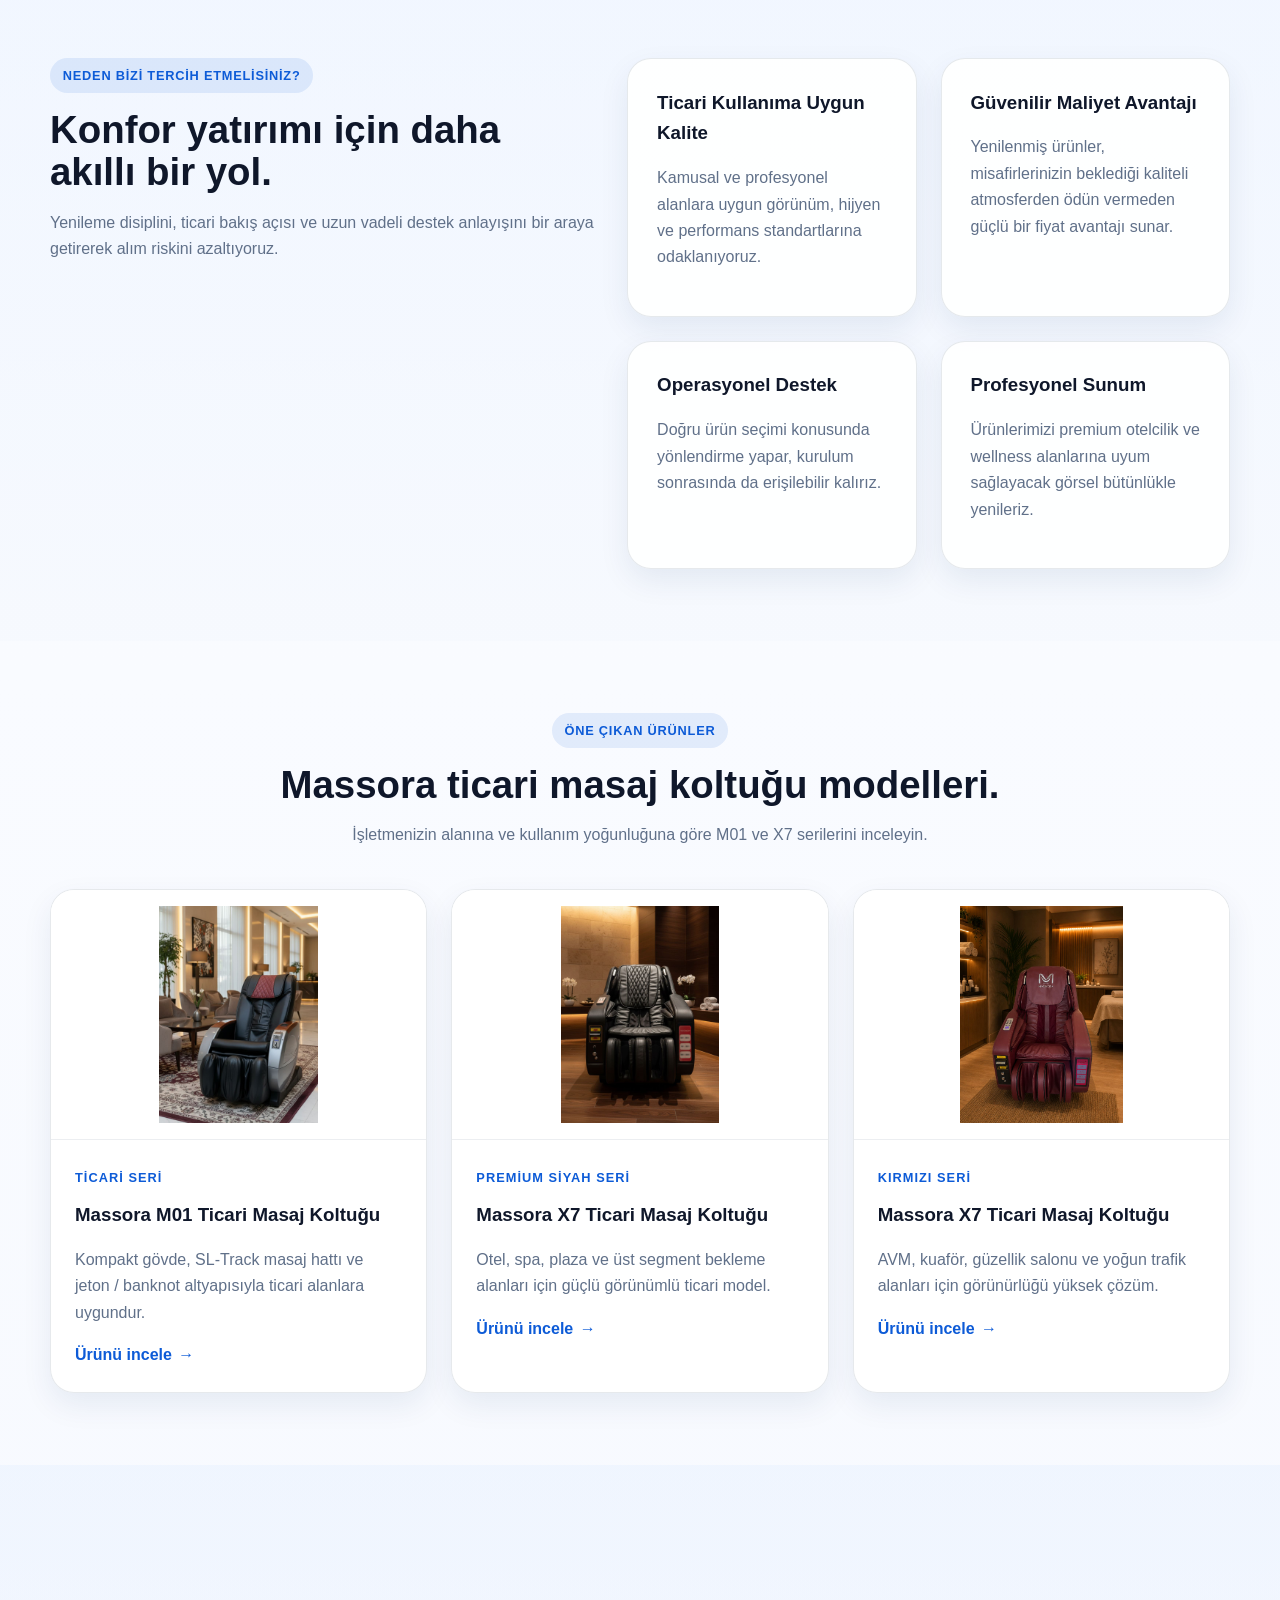
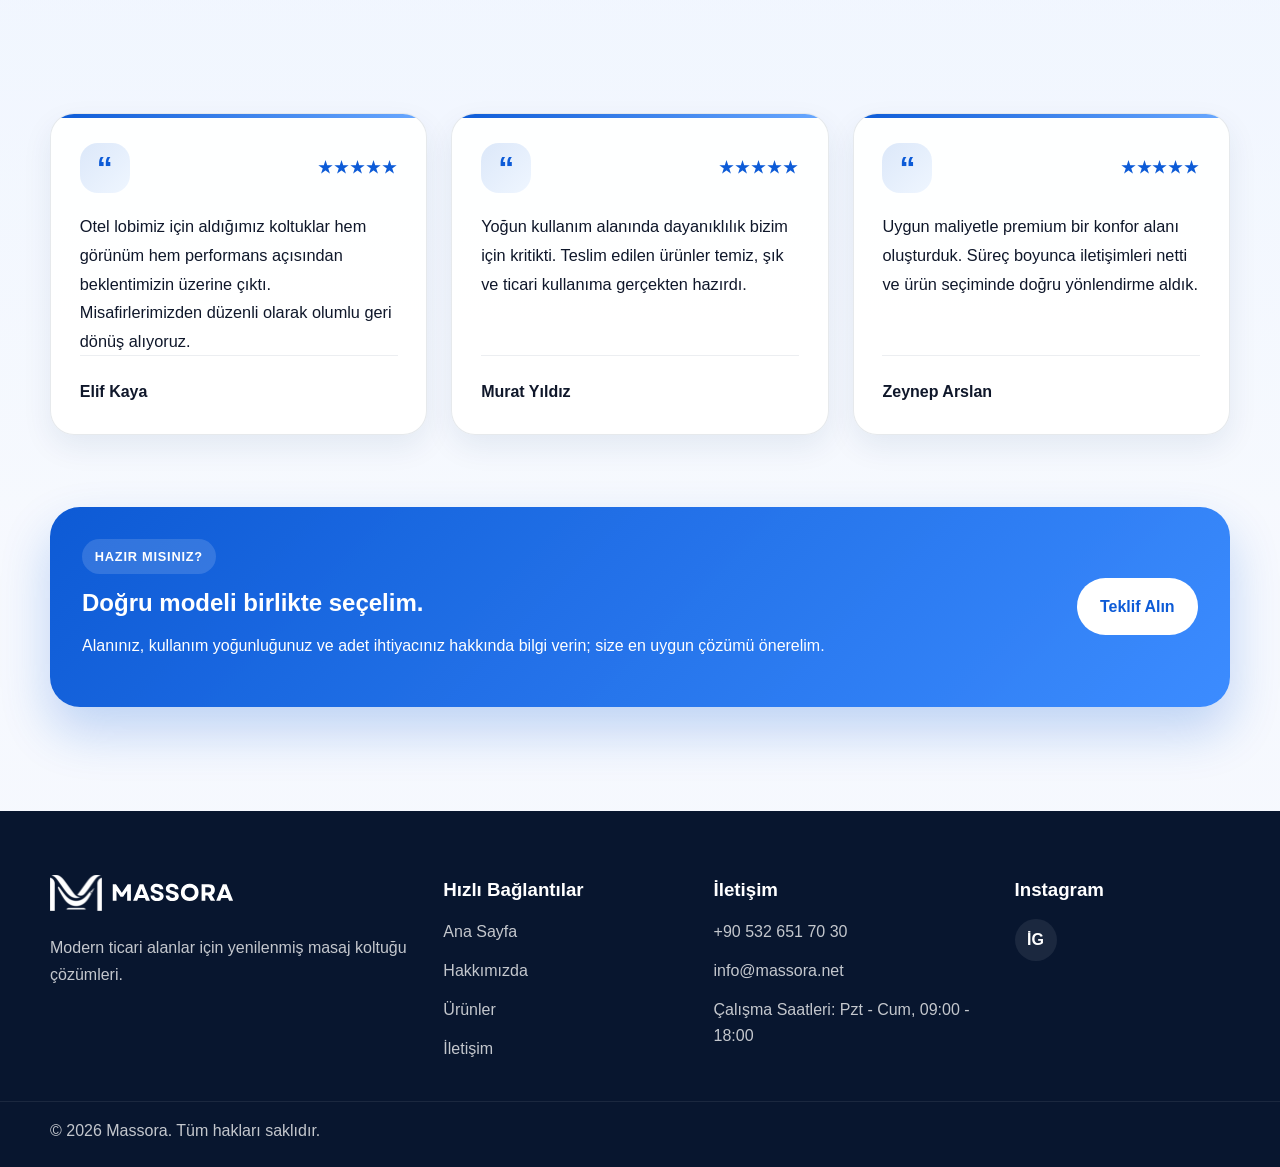
==== commit c74cfa1e: "Update product presentation and social links" ====
--- a/index.html
+++ b/index.html
@@ -157,37 +157,40 @@
       <div class="container">
         <div class="section-heading reveal">
           <span class="section-tag">Öne Çıkan Ürünler</span>
-          <h2>Farklı alanlara uygun seçili modeller.</h2>
-          <p>Misafir alanları, bekleme bölümleri ve müşteri konfor alanları için seçilmiş ürünleri keşfedin.</p>
+          <h2>Massora ticari masaj koltuğu modelleri.</h2>
+          <p>İşletmenizin alanına ve kullanım yoğunluğuna göre M01 ve X7 serilerini inceleyin.</p>
         </div>
         <div class="product-showcase-grid">
           <article class="product-showcase-card reveal">
-            <div class="product-placeholder product-placeholder-large" role="img" aria-label="Premium Masaj Koltuğu görsel alanı">
-              Premium Seri
-            </div>
+            <figure class="product-showcase-image">
+              <img src="assets/m01-ev-tipi-01.jpeg" alt="Massora M01 Ticari Masaj Koltuğu">
+            </figure>
             <div class="product-content">
-              <h3>Premium Masaj Koltuğu</h3>
-              <p>Üst segment resepsiyon alanları ve wellness odaklı konaklama mekanları için idealdir.</p>
+              <span class="product-kicker">Ticari Seri</span>
+              <h3>Massora M01 Ticari Masaj Koltuğu</h3>
+              <p>Kompakt gövde, SL-Track masaj hattı ve jeton / banknot altyapısıyla ticari alanlara uygundur.</p>
               <a class="text-link" href="products.html">Ürünü incele</a>
             </div>
           </article>
           <article class="product-showcase-card reveal">
-            <div class="product-placeholder product-placeholder-large" role="img" aria-label="AVM tipi masaj koltuğu görsel alanı">
-              Kamusal Alan Modeli
-            </div>
+            <figure class="product-showcase-image">
+              <img src="assets/x7-ticari-siyah-01.jpeg" alt="Massora X7 Ticari Masaj Koltuğu siyah">
+            </figure>
             <div class="product-content">
-              <h3>AVM Tipi Masaj Koltuğu</h3>
-              <p>Yoğun sirkülasyonlu alanlarda dayanıklılık ve konforu bir arada sunmak için tasarlanır.</p>
+              <span class="product-kicker">Premium Siyah Seri</span>
+              <h3>Massora X7 Ticari Masaj Koltuğu</h3>
+              <p>Otel, spa, plaza ve üst segment bekleme alanları için güçlü görünümlü ticari model.</p>
               <a class="text-link" href="products.html">Ürünü incele</a>
             </div>
           </article>
           <article class="product-showcase-card reveal">
-            <div class="product-placeholder product-placeholder-large" role="img" aria-label="Otel ve spa masaj koltuğu görsel alanı">
-              Spa Konfor Serisi
-            </div>
+            <figure class="product-showcase-image">
+              <img src="assets/x7-ticari-kirmizi-02.jpeg" alt="Massora X7 Ticari Masaj Koltuğu kırmızı">
+            </figure>
             <div class="product-content">
-              <h3>Otel ve Spa Masaj Koltuğu</h3>
-              <p>Dinlenme alanlarına uyum sağlayan şık ve misafir deneyimini güçlendiren bir çözümdür.</p>
+              <span class="product-kicker">Kırmızı Seri</span>
+              <h3>Massora X7 Ticari Masaj Koltuğu</h3>
+              <p>AVM, kuaför, güzellik salonu ve yoğun trafik alanları için görünürlüğü yüksek çözüm.</p>
               <a class="text-link" href="products.html">Ürünü incele</a>
             </div>
           </article>
@@ -287,11 +290,9 @@
         </ul>
       </div>
       <div>
-        <h3>Sosyal Medya</h3>
-        <div class="social-links" aria-label="Sosyal medya alanları">
-          <a href="#" aria-label="LinkedIn alanı">in</a>
-          <a href="#" aria-label="Instagram alanı">ig</a>
-          <a href="#" aria-label="Facebook alanı">fb</a>
+        <h3>Instagram</h3>
+        <div class="social-links" aria-label="Instagram bağlantısı">
+          <a href="https://www.instagram.com/massoramasajkoltuklari" target="_blank" rel="noopener noreferrer" aria-label="Massora Instagram hesabı">ig</a>
         </div>
       </div>
     </div>
--- a/style.css
+++ b/style.css
@@ -640,8 +640,33 @@
   box-shadow: var(--shadow);
 }
 
+.product-showcase-image {
+  margin: 0;
+  height: 250px;
+  padding: 1rem;
+  background: #ffffff;
+  border-bottom: 1px solid rgba(18, 40, 74, 0.08);
+}
+
+.product-showcase-image img {
+  width: 100%;
+  height: 100%;
+  display: block;
+  object-fit: contain;
+}
+
 .product-content {
   padding: 1.5rem;
+}
+
+.product-kicker {
+  display: inline-flex;
+  margin-bottom: 0.75rem;
+  color: var(--primary);
+  font-size: 0.8rem;
+  font-weight: 800;
+  letter-spacing: 0.08em;
+  text-transform: uppercase;
 }
 
 .product-placeholder {
@@ -727,6 +752,285 @@
   grid-template-columns: repeat(2, minmax(0, 1fr));
 }
 
+.product-detail-list {
+  display: grid;
+  gap: 1.75rem;
+}
+
+.product-detail-card {
+  display: grid;
+  grid-template-columns: 1fr;
+  overflow: hidden;
+  background: rgba(255, 255, 255, 0.94);
+  border: 1px solid var(--border);
+  border-radius: 32px;
+  box-shadow: var(--shadow-soft);
+}
+
+.product-overview {
+  display: grid;
+  grid-template-columns: minmax(360px, 0.9fr) minmax(0, 1.1fr);
+  align-items: stretch;
+}
+
+.product-media-grid {
+  position: relative;
+  min-height: 360px;
+  overflow: hidden;
+  background: #ffffff;
+  border-right: 1px solid rgba(18, 40, 74, 0.08);
+}
+
+.product-carousel-track {
+  position: absolute;
+  inset: 0;
+}
+
+.product-carousel-slide {
+  position: absolute;
+  inset: 0;
+  display: flex;
+  align-items: center;
+  justify-content: center;
+  margin: 0;
+  padding: 1.1rem;
+  opacity: 0;
+  transform: scale(0.985);
+  transition: opacity 0.28s ease, transform 0.28s ease;
+}
+
+.product-carousel-slide.is-active {
+  opacity: 1;
+  transform: scale(1);
+  z-index: 1;
+}
+
+.product-carousel-slide img {
+  width: 100%;
+  height: 100%;
+  display: block;
+  object-fit: contain;
+}
+
+.product-carousel-button {
+  position: absolute;
+  top: 50%;
+  z-index: 3;
+  width: 42px;
+  height: 42px;
+  border: 0;
+  border-radius: 999px;
+  background: rgba(255, 255, 255, 0.9);
+  color: var(--secondary);
+  box-shadow: 0 12px 28px rgba(18, 40, 74, 0.16);
+  cursor: pointer;
+  transform: translateY(-50%);
+  transition: transform 0.2s ease, background 0.2s ease, color 0.2s ease;
+}
+
+.product-carousel-button:hover,
+.product-carousel-button:focus-visible {
+  background: var(--primary);
+  color: #ffffff;
+  transform: translateY(-50%) scale(1.05);
+}
+
+.product-carousel-prev {
+  left: 1rem;
+}
+
+.product-carousel-next {
+  right: 1rem;
+}
+
+.product-carousel-dots {
+  position: absolute;
+  left: 50%;
+  bottom: 1rem;
+  z-index: 3;
+  display: inline-flex;
+  align-items: center;
+  gap: 0.45rem;
+  padding: 0.45rem 0.55rem;
+  border-radius: 999px;
+  background: rgba(255, 255, 255, 0.88);
+  box-shadow: 0 10px 24px rgba(18, 40, 74, 0.12);
+  transform: translateX(-50%);
+}
+
+.product-carousel-dots button {
+  width: 9px;
+  height: 9px;
+  padding: 0;
+  border: 0;
+  border-radius: 999px;
+  background: rgba(13, 91, 215, 0.24);
+  cursor: pointer;
+}
+
+.product-carousel-dots button.is-active {
+  width: 24px;
+  background: var(--primary);
+}
+
+.product-detail-content {
+  display: flex;
+  flex-direction: column;
+  padding: 2rem;
+}
+
+.product-detail-content h2 {
+  margin: 1rem 0 0;
+  font-size: clamp(1.7rem, 2.35vw, 2.35rem);
+  color: var(--secondary);
+  line-height: 1.08;
+}
+
+.product-detail-content p {
+  margin: 1rem 0 0;
+}
+
+.product-feature-chips {
+  display: flex;
+  flex-wrap: wrap;
+  gap: 0.7rem;
+  margin: 1.35rem 0 0;
+}
+
+.product-feature-chips span {
+  display: inline-flex;
+  align-items: center;
+  min-height: 38px;
+  padding: 0.55rem 0.85rem;
+  border-radius: 999px;
+  background: rgba(13, 91, 215, 0.08);
+  color: var(--primary);
+  font-size: 0.88rem;
+  font-weight: 700;
+}
+
+.product-meta-grid {
+  display: grid;
+  grid-template-columns: repeat(2, minmax(0, 1fr));
+  gap: 0.9rem;
+  margin-top: 1.35rem;
+}
+
+.product-meta-item {
+  display: grid;
+  gap: 0.3rem;
+  padding: 1rem 1.05rem;
+  border-radius: 20px;
+  border: 1px solid rgba(18, 40, 74, 0.08);
+  background: #f9fbff;
+}
+
+.product-meta-item strong {
+  color: var(--secondary);
+  font-size: 0.95rem;
+}
+
+.product-meta-item span {
+  color: var(--text-muted);
+  font-size: 0.94rem;
+  line-height: 1.5;
+}
+
+.product-spec-table {
+  margin-top: 1.35rem;
+  overflow-x: auto;
+  border: 1px solid rgba(18, 40, 74, 0.08);
+  border-radius: 22px;
+  background: #ffffff;
+  box-shadow: 0 14px 30px rgba(18, 40, 74, 0.06);
+}
+
+.product-detail-card > .product-spec-table {
+  margin: 0 1.2rem 1.2rem;
+}
+
+.product-spec-table h3 {
+  margin: 0;
+  padding: 1rem 1.1rem;
+  color: var(--secondary);
+  font-size: 1.05rem;
+  border-bottom: 1px solid rgba(18, 40, 74, 0.08);
+}
+
+.product-spec-table table {
+  width: 100%;
+  min-width: 560px;
+  border-collapse: collapse;
+}
+
+.product-spec-table th,
+.product-spec-table td {
+  padding: 0.72rem 1rem;
+  text-align: left;
+  vertical-align: top;
+  border-bottom: 1px solid rgba(18, 40, 74, 0.07);
+}
+
+.product-spec-table tr:last-child th,
+.product-spec-table tr:last-child td {
+  border-bottom: 0;
+}
+
+.product-spec-table th {
+  width: 34%;
+  color: var(--secondary);
+  font-size: 0.92rem;
+  font-weight: 800;
+  background: #f7faff;
+}
+
+.product-spec-table td {
+  color: var(--text-muted);
+  font-size: 0.94rem;
+  line-height: 1.55;
+}
+
+.product-feature-list {
+  list-style: none;
+  padding: 0;
+  margin: 1.35rem 0 0;
+  display: grid;
+  gap: 0.8rem;
+}
+
+.product-feature-list li {
+  position: relative;
+  padding-left: 1.2rem;
+  color: var(--text-muted);
+}
+
+.product-feature-list li::before {
+  content: "";
+  position: absolute;
+  left: 0;
+  top: 0.68rem;
+  width: 7px;
+  height: 7px;
+  border-radius: 50%;
+  background: var(--primary);
+}
+
+.product-conversion-note {
+  padding: 1rem 1.1rem;
+  border-radius: 20px;
+  border: 1px solid rgba(13, 91, 215, 0.14);
+  background: rgba(13, 91, 215, 0.07);
+  color: var(--secondary);
+  font-weight: 700;
+}
+
+.product-actions {
+  display: flex;
+  flex-wrap: wrap;
+  gap: 0.9rem;
+  margin-top: 1.6rem;
+}
+
 .product-card {
   overflow: hidden;
   transition: transform 0.3s ease, box-shadow 0.3s ease, border-color 0.3s ease;
@@ -1031,6 +1335,13 @@
   transform: translateY(0);
 }
 
+@media (min-width: 1081px) {
+  .product-media-grid {
+    min-height: 100%;
+    height: 100%;
+  }
+}
+
 @media (max-width: 1080px) {
   .service-grid,
   .value-card-grid {
@@ -1050,6 +1361,10 @@
   .two-column-grid,
   .faq-shell,
   .contact-layout {
+    grid-template-columns: 1fr;
+  }
+
+  .product-overview {
     grid-template-columns: 1fr;
   }
 
@@ -1108,6 +1423,16 @@
     grid-template-columns: 1fr;
   }
 
+  .product-meta-grid {
+    grid-template-columns: 1fr;
+  }
+
+  .product-media-grid {
+    min-height: 430px;
+    border-right: 0;
+    border-bottom: 1px solid rgba(18, 40, 74, 0.08);
+  }
+
   .hero-copy-overlay {
     padding: 1rem;
     padding-bottom: 6rem;
@@ -1138,6 +1463,10 @@
   .value-card-grid,
   .footer-grid {
     grid-template-columns: 1fr;
+  }
+
+  .product-media-grid {
+    min-height: 360px;
   }
 
   .hero-actions {
@@ -1184,8 +1513,51 @@
   .contact-card,
   .contact-info-card,
   .product-card-body,
-  .product-content {
+  .product-content,
+  .product-detail-content {
     padding: 1.4rem;
+  }
+
+  .product-spec-table table {
+    min-width: 0;
+  }
+
+  .product-spec-table tbody,
+  .product-spec-table tr,
+  .product-spec-table th,
+  .product-spec-table td {
+    display: block;
+    width: 100%;
+  }
+
+  .product-spec-table tr {
+    padding: 0.95rem 1rem;
+    border-bottom: 1px solid rgba(18, 40, 74, 0.07);
+  }
+
+  .product-spec-table tr:last-child {
+    border-bottom: 0;
+  }
+
+  .product-spec-table th,
+  .product-spec-table td {
+    padding: 0;
+    border-bottom: 0;
+  }
+
+  .product-spec-table th {
+    margin-bottom: 0.3rem;
+    background: transparent;
+    font-size: 0.84rem;
+  }
+
+  .product-spec-table td {
+    font-size: 0.92rem;
+  }
+
+  .product-conversion-note {
+    font-size: 0.94rem;
+    line-height: 1.55;
   }
 }
 
